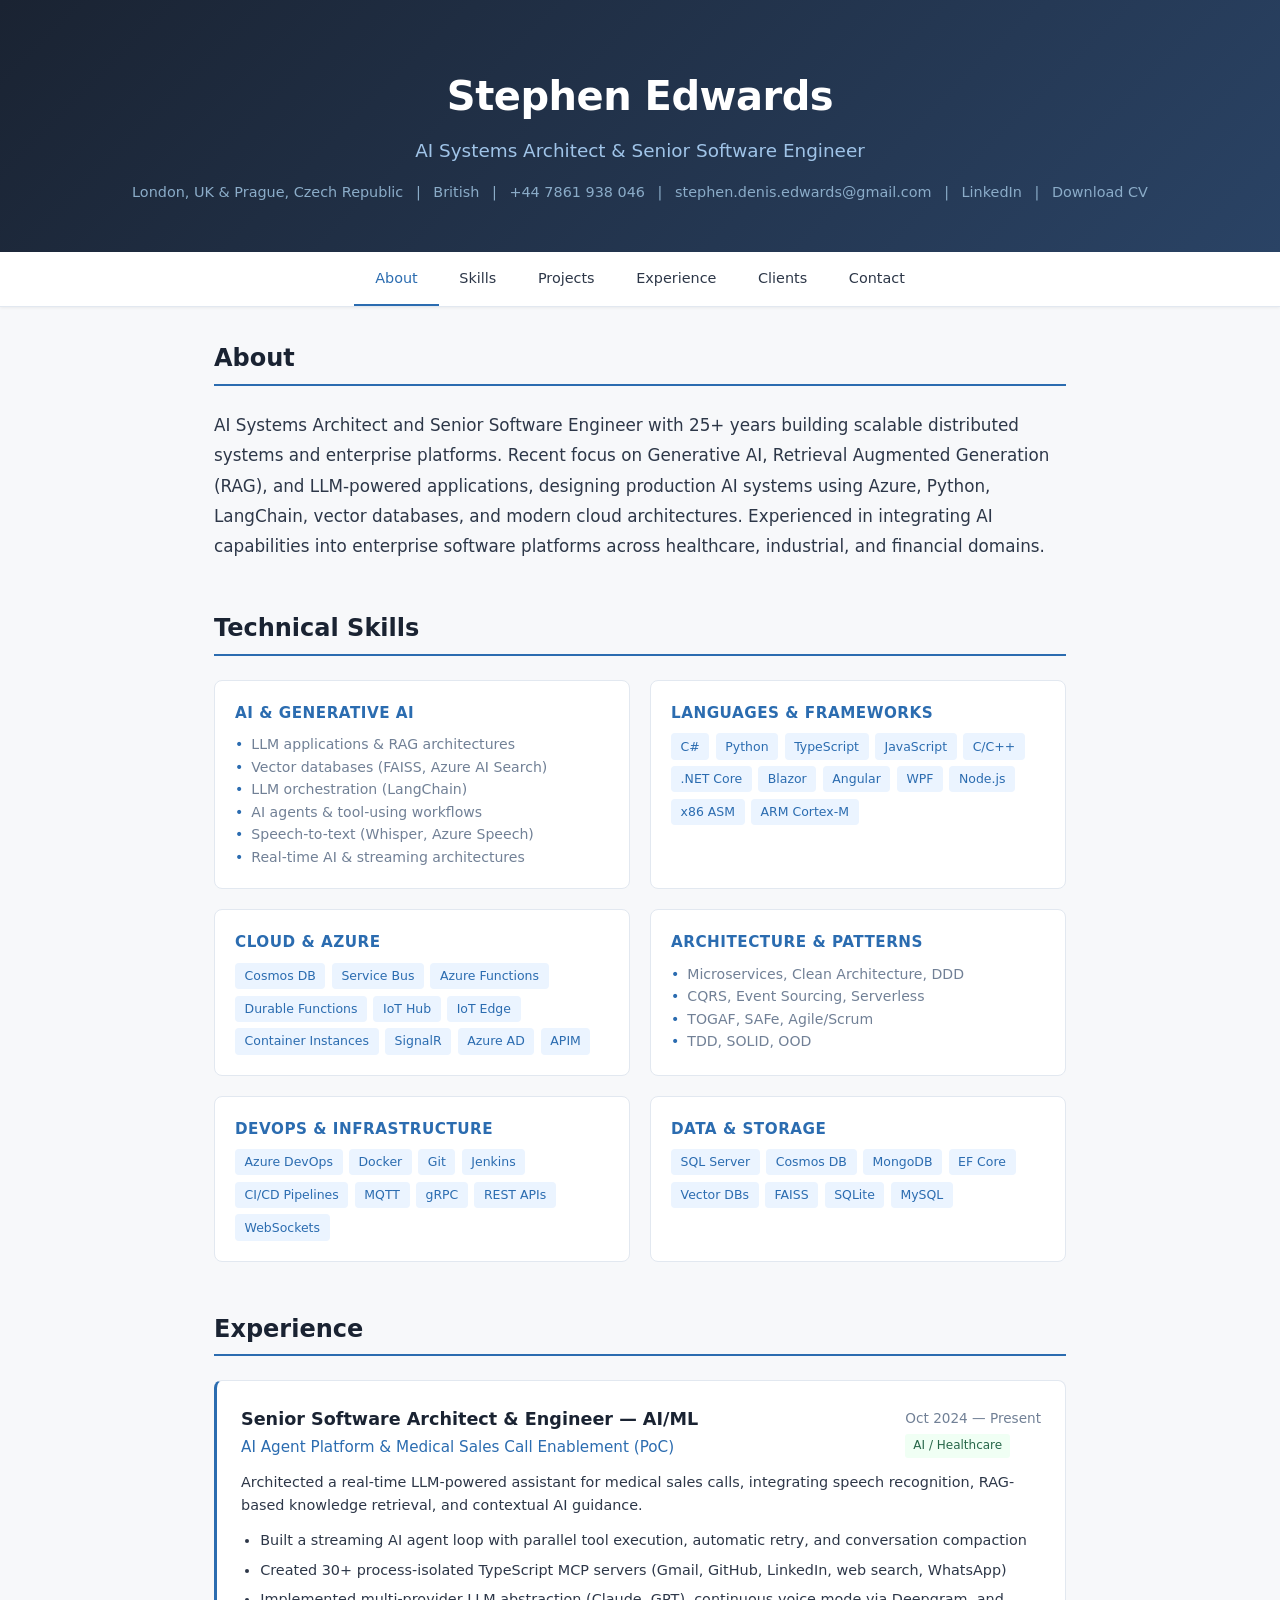
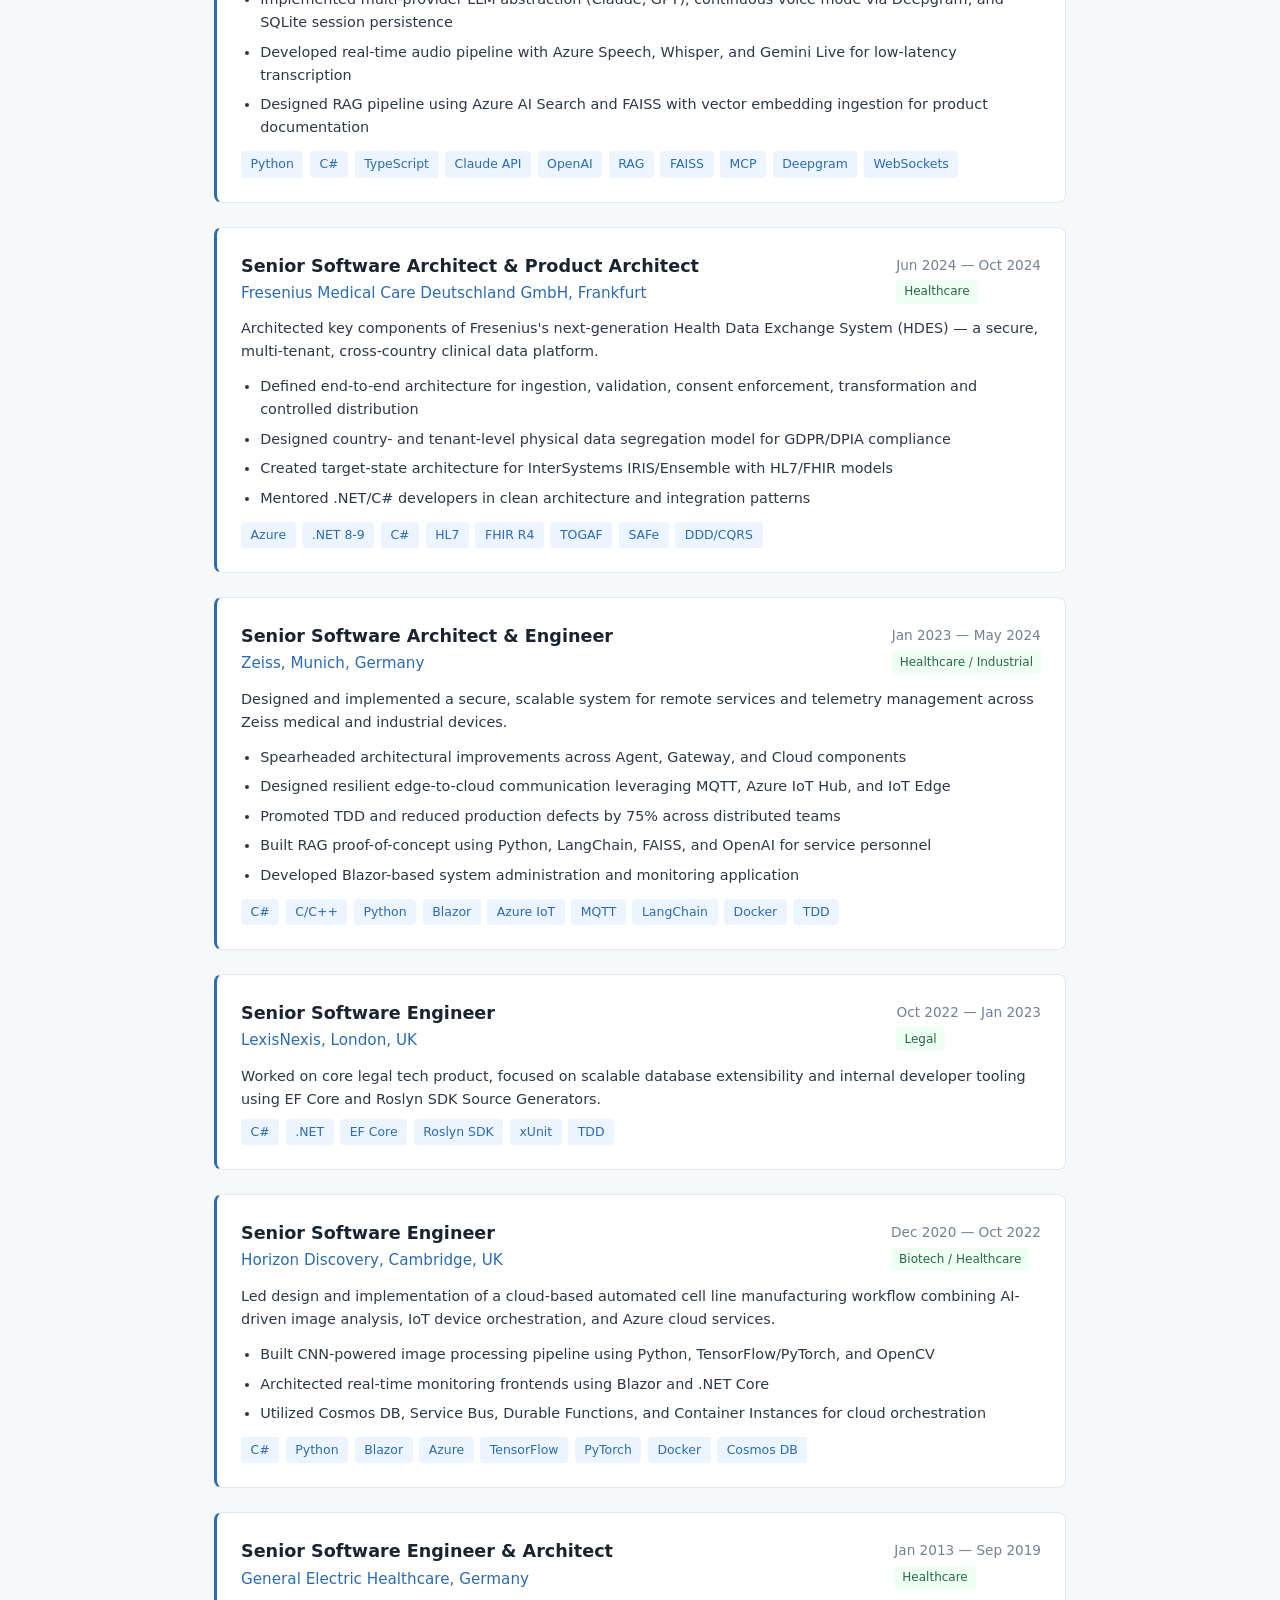
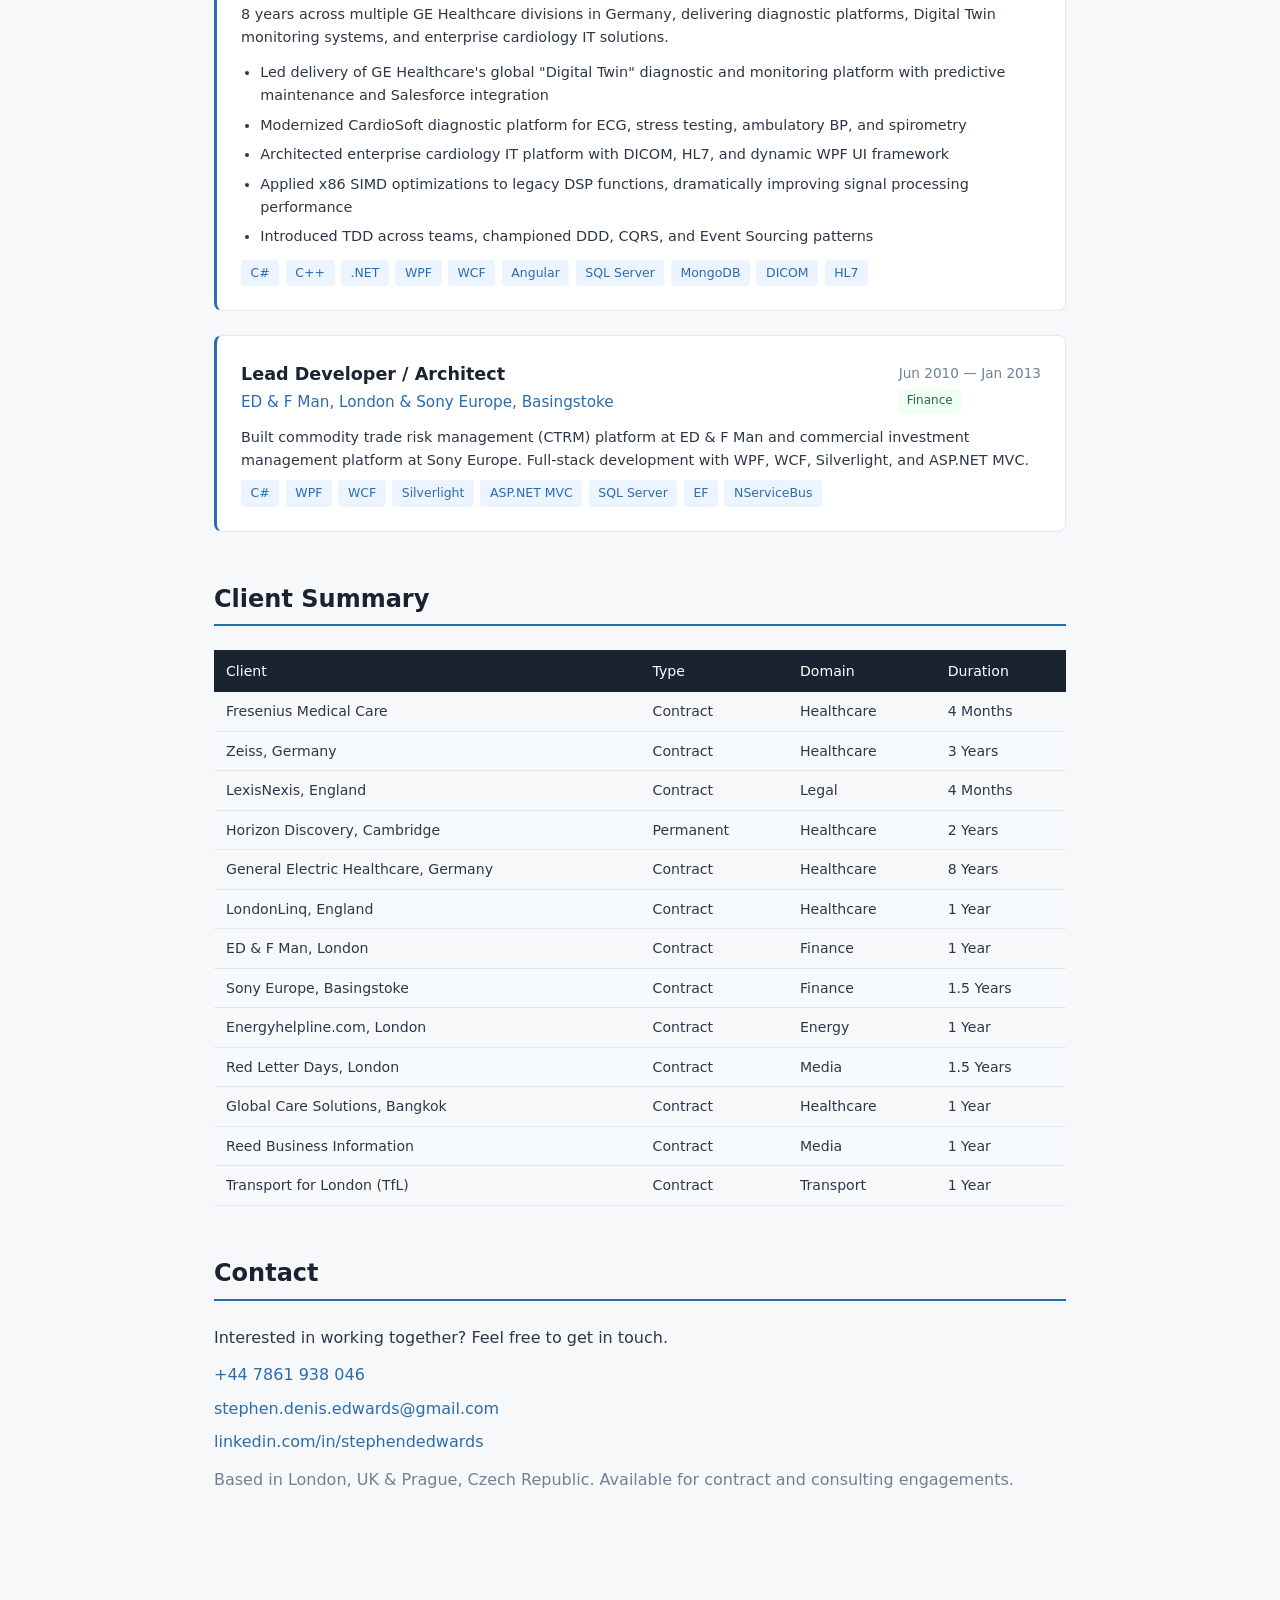
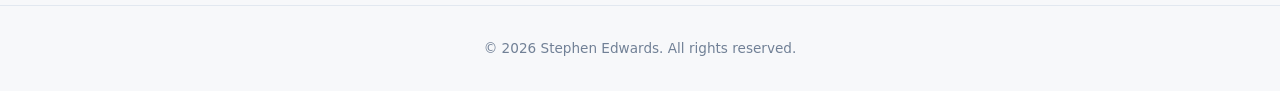
==== index.html @ 1f966edd "Ensure download always shows 0%, 50%, 100% progression Co-Authored-By: Claude Opus 4.6 <noreply@anth" ====
<!DOCTYPE html>
<html lang="en">
<head>
    <meta charset="UTF-8">
    <meta name="viewport" content="width=device-width, initial-scale=1.0">
    <title>Stephen Edwards | AI Systems Architect & Senior Software Engineer</title>
    <link rel="stylesheet" href="styles.css">
</head>
<body>

<header>
    <h1><a href="index.html">Stephen Edwards</a></h1>
    <p class="subtitle">AI Systems Architect &amp; Senior Software Engineer</p>
    <p class="meta">
        <span>London, UK &amp; Prague, Czech Republic</span>
        <span>British</span>
        <span><a href="tel:+447861938046" style="color: #8bacc8; text-decoration: none;">+44 7861 938 046</a></span>
        <span><a href="mailto:stephen.denis.edwards@gmail.com" style="color: #8bacc8; text-decoration: none;">stephen.denis.edwards@gmail.com</a></span>
        <span><a href="https://www.linkedin.com/in/stephendedwards/" target="_blank" rel="noopener" style="color: #8bacc8; text-decoration: none;">LinkedIn</a></span>
        <span><a href="Stephen-Edwards-CV.docx" id="cv-download" style="color: #8bacc8; text-decoration: none;" onclick="downloadCV(event)">Download CV</a></span>
    </p>
</header>

<nav>
    <ul>
        <li><a href="#about">About</a></li>
        <li><a href="#skills">Skills</a></li>
        <li><a href="projects.html">Projects</a></li>
        <li><a href="#experience">Experience</a></li>
        <li><a href="#clients">Clients</a></li>
        <li><a href="#contact">Contact</a></li>
    </ul>
</nav>

<main>

    <!-- About -->
    <section id="about">
        <h2>About</h2>
        <p class="summary-text">
            AI Systems Architect and Senior Software Engineer with 25+ years building scalable distributed systems
            and enterprise platforms. Recent focus on Generative AI, Retrieval Augmented Generation (RAG), and
            LLM-powered applications, designing production AI systems using Azure, Python, LangChain, vector
            databases, and modern cloud architectures. Experienced in integrating AI capabilities into enterprise
            software platforms across healthcare, industrial, and financial domains.
        </p>
    </section>

    <!-- Skills -->
    <section id="skills">
        <h2>Technical Skills</h2>
        <div class="skills-grid">
            <div class="skill-card">
                <h3>AI &amp; Generative AI</h3>
                <ul>
                    <li>LLM applications &amp; RAG architectures</li>
                    <li>Vector databases (FAISS, Azure AI Search)</li>
                    <li>LLM orchestration (LangChain)</li>
                    <li>AI agents &amp; tool-using workflows</li>
                    <li>Speech-to-text (Whisper, Azure Speech)</li>
                    <li>Real-time AI &amp; streaming architectures</li>
                </ul>
            </div>
            <div class="skill-card">
                <h3>Languages &amp; Frameworks</h3>
                <div class="tags">
                    <span class="tag">C#</span>
                    <span class="tag">Python</span>
                    <span class="tag">TypeScript</span>
                    <span class="tag">JavaScript</span>
                    <span class="tag">C/C++</span>
                    <span class="tag">.NET Core</span>
                    <span class="tag">Blazor</span>
                    <span class="tag">Angular</span>
                    <span class="tag">WPF</span>
                    <span class="tag">Node.js</span>
                    <span class="tag">x86 ASM</span>
                    <span class="tag">ARM Cortex-M</span>
                </div>
            </div>
            <div class="skill-card">
                <h3>Cloud &amp; Azure</h3>
                <div class="tags">
                    <span class="tag">Cosmos DB</span>
                    <span class="tag">Service Bus</span>
                    <span class="tag">Azure Functions</span>
                    <span class="tag">Durable Functions</span>
                    <span class="tag">IoT Hub</span>
                    <span class="tag">IoT Edge</span>
                    <span class="tag">Container Instances</span>
                    <span class="tag">SignalR</span>
                    <span class="tag">Azure AD</span>
                    <span class="tag">APIM</span>
                </div>
            </div>
            <div class="skill-card">
                <h3>Architecture &amp; Patterns</h3>
                <ul>
                    <li>Microservices, Clean Architecture, DDD</li>
                    <li>CQRS, Event Sourcing, Serverless</li>
                    <li>TOGAF, SAFe, Agile/Scrum</li>
                    <li>TDD, SOLID, OOD</li>
                </ul>
            </div>
            <div class="skill-card">
                <h3>DevOps &amp; Infrastructure</h3>
                <div class="tags">
                    <span class="tag">Azure DevOps</span>
                    <span class="tag">Docker</span>
                    <span class="tag">Git</span>
                    <span class="tag">Jenkins</span>
                    <span class="tag">CI/CD Pipelines</span>
                    <span class="tag">MQTT</span>
                    <span class="tag">gRPC</span>
                    <span class="tag">REST APIs</span>
                    <span class="tag">WebSockets</span>
                </div>
            </div>
            <div class="skill-card">
                <h3>Data &amp; Storage</h3>
                <div class="tags">
                    <span class="tag">SQL Server</span>
                    <span class="tag">Cosmos DB</span>
                    <span class="tag">MongoDB</span>
                    <span class="tag">EF Core</span>
                    <span class="tag">Vector DBs</span>
                    <span class="tag">FAISS</span>
                    <span class="tag">SQLite</span>
                    <span class="tag">MySQL</span>
                </div>
            </div>
        </div>
    </section>

    <!-- Experience -->
    <section id="experience">
        <h2>Experience</h2>

        <div class="role">
            <div class="role-header">
                <div>
                    <h3>Senior Software Architect &amp; Engineer &mdash; AI/ML</h3>
                    <span class="company">AI Agent Platform &amp; Medical Sales Call Enablement (PoC)</span>
                </div>
                <div>
                    <span class="date">Oct 2024 &mdash; Present</span><br>
                    <span class="domain-badge">AI / Healthcare</span>
                </div>
            </div>
            <p>Architected a real-time LLM-powered assistant for medical sales calls, integrating speech recognition, RAG-based knowledge retrieval, and contextual AI guidance.</p>
            <ul>
                <li>Built a streaming AI agent loop with parallel tool execution, automatic retry, and conversation compaction</li>
                <li>Created 30+ process-isolated TypeScript MCP servers (Gmail, GitHub, LinkedIn, web search, WhatsApp)</li>
                <li>Implemented multi-provider LLM abstraction (Claude, GPT), continuous voice mode via Deepgram, and SQLite session persistence</li>
                <li>Developed real-time audio pipeline with Azure Speech, Whisper, and Gemini Live for low-latency transcription</li>
                <li>Designed RAG pipeline using Azure AI Search and FAISS with vector embedding ingestion for product documentation</li>
            </ul>
            <div class="tags">
                <span class="tag">Python</span><span class="tag">C#</span><span class="tag">TypeScript</span><span class="tag">Claude API</span><span class="tag">OpenAI</span><span class="tag">RAG</span><span class="tag">FAISS</span><span class="tag">MCP</span><span class="tag">Deepgram</span><span class="tag">WebSockets</span>
            </div>
        </div>

        <div class="role">
            <div class="role-header">
                <div>
                    <h3>Senior Software Architect &amp; Product Architect</h3>
                    <span class="company">Fresenius Medical Care Deutschland GmbH, Frankfurt</span>
                </div>
                <div>
                    <span class="date">Jun 2024 &mdash; Oct 2024</span><br>
                    <span class="domain-badge">Healthcare</span>
                </div>
            </div>
            <p>Architected key components of Fresenius's next-generation Health Data Exchange System (HDES) &mdash; a secure, multi-tenant, cross-country clinical data platform.</p>
            <ul>
                <li>Defined end-to-end architecture for ingestion, validation, consent enforcement, transformation and controlled distribution</li>
                <li>Designed country- and tenant-level physical data segregation model for GDPR/DPIA compliance</li>
                <li>Created target-state architecture for InterSystems IRIS/Ensemble with HL7/FHIR models</li>
                <li>Mentored .NET/C# developers in clean architecture and integration patterns</li>
            </ul>
            <div class="tags">
                <span class="tag">Azure</span><span class="tag">.NET 8-9</span><span class="tag">C#</span><span class="tag">HL7</span><span class="tag">FHIR R4</span><span class="tag">TOGAF</span><span class="tag">SAFe</span><span class="tag">DDD/CQRS</span>
            </div>
        </div>

        <div class="role">
            <div class="role-header">
                <div>
                    <h3>Senior Software Architect &amp; Engineer</h3>
                    <span class="company">Zeiss, Munich, Germany</span>
                </div>
                <div>
                    <span class="date">Jan 2023 &mdash; May 2024</span><br>
                    <span class="domain-badge">Healthcare / Industrial</span>
                </div>
            </div>
            <p>Designed and implemented a secure, scalable system for remote services and telemetry management across Zeiss medical and industrial devices.</p>
            <ul>
                <li>Spearheaded architectural improvements across Agent, Gateway, and Cloud components</li>
                <li>Designed resilient edge-to-cloud communication leveraging MQTT, Azure IoT Hub, and IoT Edge</li>
                <li>Promoted TDD and reduced production defects by 75% across distributed teams</li>
                <li>Built RAG proof-of-concept using Python, LangChain, FAISS, and OpenAI for service personnel</li>
                <li>Developed Blazor-based system administration and monitoring application</li>
            </ul>
            <div class="tags">
                <span class="tag">C#</span><span class="tag">C/C++</span><span class="tag">Python</span><span class="tag">Blazor</span><span class="tag">Azure IoT</span><span class="tag">MQTT</span><span class="tag">LangChain</span><span class="tag">Docker</span><span class="tag">TDD</span>
            </div>
        </div>

        <div class="role">
            <div class="role-header">
                <div>
                    <h3>Senior Software Engineer</h3>
                    <span class="company">LexisNexis, London, UK</span>
                </div>
                <div>
                    <span class="date">Oct 2022 &mdash; Jan 2023</span><br>
                    <span class="domain-badge">Legal</span>
                </div>
            </div>
            <p>Worked on core legal tech product, focused on scalable database extensibility and internal developer tooling using EF Core and Roslyn SDK Source Generators.</p>
            <div class="tags">
                <span class="tag">C#</span><span class="tag">.NET</span><span class="tag">EF Core</span><span class="tag">Roslyn SDK</span><span class="tag">xUnit</span><span class="tag">TDD</span>
            </div>
        </div>

        <div class="role">
            <div class="role-header">
                <div>
                    <h3>Senior Software Engineer</h3>
                    <span class="company">Horizon Discovery, Cambridge, UK</span>
                </div>
                <div>
                    <span class="date">Dec 2020 &mdash; Oct 2022</span><br>
                    <span class="domain-badge">Biotech / Healthcare</span>
                </div>
            </div>
            <p>Led design and implementation of a cloud-based automated cell line manufacturing workflow combining AI-driven image analysis, IoT device orchestration, and Azure cloud services.</p>
            <ul>
                <li>Built CNN-powered image processing pipeline using Python, TensorFlow/PyTorch, and OpenCV</li>
                <li>Architected real-time monitoring frontends using Blazor and .NET Core</li>
                <li>Utilized Cosmos DB, Service Bus, Durable Functions, and Container Instances for cloud orchestration</li>
            </ul>
            <div class="tags">
                <span class="tag">C#</span><span class="tag">Python</span><span class="tag">Blazor</span><span class="tag">Azure</span><span class="tag">TensorFlow</span><span class="tag">PyTorch</span><span class="tag">Docker</span><span class="tag">Cosmos DB</span>
            </div>
        </div>

        <div class="role">
            <div class="role-header">
                <div>
                    <h3>Senior Software Engineer &amp; Architect</h3>
                    <span class="company">General Electric Healthcare, Germany</span>
                </div>
                <div>
                    <span class="date">Jan 2013 &mdash; Sep 2019</span><br>
                    <span class="domain-badge">Healthcare</span>
                </div>
            </div>
            <p>8 years across multiple GE Healthcare divisions in Germany, delivering diagnostic platforms, Digital Twin monitoring systems, and enterprise cardiology IT solutions.</p>
            <ul>
                <li>Led delivery of GE Healthcare's global "Digital Twin" diagnostic and monitoring platform with predictive maintenance and Salesforce integration</li>
                <li>Modernized CardioSoft diagnostic platform for ECG, stress testing, ambulatory BP, and spirometry</li>
                <li>Architected enterprise cardiology IT platform with DICOM, HL7, and dynamic WPF UI framework</li>
                <li>Applied x86 SIMD optimizations to legacy DSP functions, dramatically improving signal processing performance</li>
                <li>Introduced TDD across teams, championed DDD, CQRS, and Event Sourcing patterns</li>
            </ul>
            <div class="tags">
                <span class="tag">C#</span><span class="tag">C++</span><span class="tag">.NET</span><span class="tag">WPF</span><span class="tag">WCF</span><span class="tag">Angular</span><span class="tag">SQL Server</span><span class="tag">MongoDB</span><span class="tag">DICOM</span><span class="tag">HL7</span>
            </div>
        </div>

        <div class="role">
            <div class="role-header">
                <div>
                    <h3>Lead Developer / Architect</h3>
                    <span class="company">ED &amp; F Man, London &amp; Sony Europe, Basingstoke</span>
                </div>
                <div>
                    <span class="date">Jun 2010 &mdash; Jan 2013</span><br>
                    <span class="domain-badge">Finance</span>
                </div>
            </div>
            <p>Built commodity trade risk management (CTRM) platform at ED &amp; F Man and commercial investment management platform at Sony Europe. Full-stack development with WPF, WCF, Silverlight, and ASP.NET MVC.</p>
            <div class="tags">
                <span class="tag">C#</span><span class="tag">WPF</span><span class="tag">WCF</span><span class="tag">Silverlight</span><span class="tag">ASP.NET MVC</span><span class="tag">SQL Server</span><span class="tag">EF</span><span class="tag">NServiceBus</span>
            </div>
        </div>

    </section>

    <!-- Clients -->
    <section id="clients">
        <h2>Client Summary</h2>
        <div style="overflow-x: auto;">
            <table class="clients-table">
                <thead>
                    <tr>
                        <th>Client</th>
                        <th>Type</th>
                        <th>Domain</th>
                        <th>Duration</th>
                    </tr>
                </thead>
                <tbody>
                    <tr><td>Fresenius Medical Care</td><td>Contract</td><td>Healthcare</td><td>4 Months</td></tr>
                    <tr><td>Zeiss, Germany</td><td>Contract</td><td>Healthcare</td><td>3 Years</td></tr>
                    <tr><td>LexisNexis, England</td><td>Contract</td><td>Legal</td><td>4 Months</td></tr>
                    <tr><td>Horizon Discovery, Cambridge</td><td>Permanent</td><td>Healthcare</td><td>2 Years</td></tr>
                    <tr><td>General Electric Healthcare, Germany</td><td>Contract</td><td>Healthcare</td><td>8 Years</td></tr>
                    <tr><td>LondonLinq, England</td><td>Contract</td><td>Healthcare</td><td>1 Year</td></tr>
                    <tr><td>ED &amp; F Man, London</td><td>Contract</td><td>Finance</td><td>1 Year</td></tr>
                    <tr><td>Sony Europe, Basingstoke</td><td>Contract</td><td>Finance</td><td>1.5 Years</td></tr>
                    <tr><td>Energyhelpline.com, London</td><td>Contract</td><td>Energy</td><td>1 Year</td></tr>
                    <tr><td>Red Letter Days, London</td><td>Contract</td><td>Media</td><td>1.5 Years</td></tr>
                    <tr><td>Global Care Solutions, Bangkok</td><td>Contract</td><td>Healthcare</td><td>1 Year</td></tr>
                    <tr><td>Reed Business Information</td><td>Contract</td><td>Media</td><td>1 Year</td></tr>
                    <tr><td>Transport for London (TfL)</td><td>Contract</td><td>Transport</td><td>1 Year</td></tr>
                </tbody>
            </table>
        </div>
    </section>

    <!-- Contact -->
    <section id="contact">
        <h2>Contact</h2>
        <p>Interested in working together? Feel free to get in touch.</p>
        <p style="margin-top: 0.75rem;">
            <a href="tel:+447861938046" style="color: var(--accent); text-decoration: none; font-weight: 500;">+44 7861 938 046</a>
        </p>
        <p style="margin-top: 0.5rem;">
            <a href="mailto:stephen.denis.edwards@gmail.com" style="color: var(--accent); text-decoration: none; font-weight: 500;">stephen.denis.edwards@gmail.com</a>
        </p>
        <p style="margin-top: 0.5rem;">
            <a href="https://www.linkedin.com/in/stephendedwards/" target="_blank" rel="noopener" style="color: var(--accent); text-decoration: none; font-weight: 500;">linkedin.com/in/stephendedwards</a>
        </p>
        <p style="margin-top: 0.75rem; color: var(--text-light);">
            Based in London, UK &amp; Prague, Czech Republic. Available for contract and consulting engagements.
        </p>
    </section>

</main>

<footer>
    &copy; 2026 Stephen Edwards. All rights reserved.
</footer>

<script>
function downloadCV(e) {
    e.preventDefault();
    var el = document.getElementById('cv-download');
    var url = el.getAttribute('href');
    el.textContent = 'Downloading... 0%';
    el.style.opacity = '0.6';

    var blob;
    fetch(url, { cache: 'no-store' }).then(function(response) {
        var total = parseInt(response.headers.get('content-length'), 10) || 0;
        var loaded = 0;
        var reader = response.body.getReader();
        var chunks = [];

        function read() {
            return reader.read().then(function(result) {
                if (result.done) return new Blob(chunks);
                chunks.push(result.value);
                loaded += result.value.length;
                if (total) {
                    var pct = Math.round((loaded / total) * 100);
                    el.textContent = 'Downloading... ' + pct + '%';
                }
                return read();
            });
        }

        return read();
    }).then(function(b) {
        blob = b;
        el.textContent = 'Downloading... 50%';
        return new Promise(function(r) { setTimeout(r, 400); });
    }).then(function() {
        el.textContent = 'Downloading... 100%';
        return new Promise(function(r) { setTimeout(r, 400); });
    }).then(function() {
        var a = document.createElement('a');
        a.href = URL.createObjectURL(blob);
        a.download = 'Stephen-Edwards-CV.docx';
        document.body.appendChild(a);
        a.click();
        document.body.removeChild(a);
        URL.revokeObjectURL(a.href);
        el.textContent = 'Downloaded!';
        setTimeout(function() {
            el.textContent = 'Download CV';
            el.style.opacity = '1';
        }, 2000);
    }).catch(function() {
        el.textContent = 'Download failed';
        setTimeout(function() {
            el.textContent = 'Download CV';
            el.style.opacity = '1';
        }, 2000);
    });
}

(function() {
    const navLinks = document.querySelectorAll('nav a[href^="#"]');
    const sections = [];
    navLinks.forEach(function(link) {
        const id = link.getAttribute('href').substring(1);
        const section = document.getElementById(id);
        if (section) sections.push({ link: link, section: section });
    });

    function updateActive() {
        var atBottom = (window.innerHeight + window.pageYOffset) >= (document.documentElement.scrollHeight - 100);
        if (atBottom) {
            navLinks.forEach(function(link) { link.classList.remove('active'); });
            sections[sections.length - 1].link.classList.add('active');
            return;
        }
        let current = sections[0];
        for (let i = 0; i < sections.length; i++) {
            if (sections[i].section.getBoundingClientRect().top <= 120) {
                current = sections[i];
            }
        }
        navLinks.forEach(function(link) { link.classList.remove('active'); });
        if (current) current.link.classList.add('active');
    }

    window.addEventListener('scroll', updateActive);
    updateActive();
})();
</script>
</body>
</html>
---- styles.css ----
:root {
    --primary: #1a2332;
    --accent: #2b6cb0;
    --accent-light: #3182ce;
    --bg: #f7f8fa;
    --card-bg: #ffffff;
    --text: #2d3748;
    --text-light: #718096;
    --border: #e2e8f0;
}

* { margin: 0; padding: 0; box-sizing: border-box; }

body {
    font-family: 'Segoe UI', system-ui, -apple-system, sans-serif;
    color: var(--text);
    background: var(--bg);
    line-height: 1.6;
}

/* Header */
header {
    background: linear-gradient(135deg, var(--primary) 0%, #2a4365 100%);
    color: #fff;
    padding: 4rem 2rem 3rem;
    text-align: center;
}

header h1 {
    font-size: 2.5rem;
    font-weight: 700;
    letter-spacing: -0.5px;
    margin-bottom: 0.5rem;
}

header h1 a {
    color: inherit;
    text-decoration: none;
}

header .subtitle {
    font-size: 1.15rem;
    color: #a0c4e8;
    font-weight: 400;
    margin-bottom: 1rem;
}

header .meta {
    font-size: 0.9rem;
    color: #8bacc8;
}

header .meta span + span::before {
    content: " | ";
    margin: 0 0.5rem;
}

/* Nav */
nav {
    background: var(--card-bg);
    border-bottom: 1px solid var(--border);
    position: sticky;
    top: 0;
    z-index: 100;
    box-shadow: 0 1px 3px rgba(0,0,0,0.06);
}

nav ul {
    list-style: none;
    display: flex;
    justify-content: center;
    flex-wrap: wrap;
    max-width: 900px;
    margin: 0 auto;
    padding: 0;
}

nav a {
    display: block;
    padding: 0.9rem 1.3rem;
    color: var(--text);
    text-decoration: none;
    font-size: 0.9rem;
    font-weight: 500;
    transition: color 0.2s;
}

nav a:hover { color: var(--accent); }

nav a.active { color: var(--accent); border-bottom: 2px solid var(--accent); }

/* Main */
main {
    max-width: 900px;
    margin: 0 auto;
    padding: 2rem 1.5rem 4rem;
}

section { margin-bottom: 3rem; }

section h2 {
    font-size: 1.5rem;
    color: var(--primary);
    border-bottom: 2px solid var(--accent);
    padding-bottom: 0.4rem;
    margin-bottom: 1.5rem;
}

.summary-text {
    font-size: 1.05rem;
    color: var(--text);
    line-height: 1.8;
}

/* Skills */
.skills-grid {
    display: grid;
    grid-template-columns: repeat(auto-fit, minmax(280px, 1fr));
    gap: 1.25rem;
}

.skill-card {
    background: var(--card-bg);
    border: 1px solid var(--border);
    border-radius: 8px;
    padding: 1.25rem;
}

.skill-card h3 {
    font-size: 0.95rem;
    color: var(--accent);
    margin-bottom: 0.5rem;
    text-transform: uppercase;
    letter-spacing: 0.5px;
}

.skill-card p, .skill-card ul {
    font-size: 0.88rem;
    color: var(--text-light);
}

.skill-card ul {
    list-style: none;
    padding: 0;
}

.skill-card li::before {
    content: "\2022";
    color: var(--accent);
    margin-right: 0.5rem;
}

/* Tags */
.tags {
    display: flex;
    flex-wrap: wrap;
    gap: 0.4rem;
    margin-top: 0.5rem;
}

.tag {
    background: #ebf4ff;
    color: var(--accent);
    font-size: 0.78rem;
    padding: 0.2rem 0.6rem;
    border-radius: 4px;
    font-weight: 500;
}

/* Role cards (Experience & Projects) */
.role {
    background: var(--card-bg);
    border: 1px solid var(--border);
    border-radius: 8px;
    padding: 1.5rem;
    margin-bottom: 1.5rem;
    border-left: 3px solid var(--accent);
}

.role-header {
    display: flex;
    justify-content: space-between;
    align-items: flex-start;
    flex-wrap: wrap;
    gap: 0.5rem;
    margin-bottom: 0.75rem;
}

.role h3 {
    font-size: 1.1rem;
    color: var(--primary);
}

.role .company {
    font-size: 0.95rem;
    color: var(--accent);
    font-weight: 500;
}

.role .date {
    font-size: 0.85rem;
    color: var(--text-light);
    white-space: nowrap;
}

.role .domain-badge {
    display: inline-block;
    background: #f0fff4;
    color: #276749;
    font-size: 0.75rem;
    padding: 0.15rem 0.5rem;
    border-radius: 3px;
    font-weight: 500;
}

.role p, .role li {
    font-size: 0.9rem;
    color: var(--text);
}

.role ul {
    margin: 0.75rem 0;
    padding-left: 1.2rem;
}

.role li { margin-bottom: 0.4rem; }

/* Clients table */
.clients-table {
    width: 100%;
    border-collapse: collapse;
    font-size: 0.88rem;
}

.clients-table th {
    text-align: left;
    padding: 0.6rem 0.75rem;
    background: var(--primary);
    color: #fff;
    font-weight: 500;
}

.clients-table td {
    padding: 0.5rem 0.75rem;
    border-bottom: 1px solid var(--border);
}

.clients-table tr:nth-child(even) { background: #f7fafc; }

/* Footer */
footer {
    text-align: center;
    padding: 2rem;
    color: var(--text-light);
    font-size: 0.85rem;
    border-top: 1px solid var(--border);
}

/* Responsive */
@media (max-width: 600px) {
    header h1 { font-size: 1.8rem; }
    header .subtitle { font-size: 1rem; }
    nav a { padding: 0.7rem 0.8rem; font-size: 0.82rem; }
    main { padding: 1.5rem 1rem 3rem; }
    .role-header { flex-direction: column; }
}
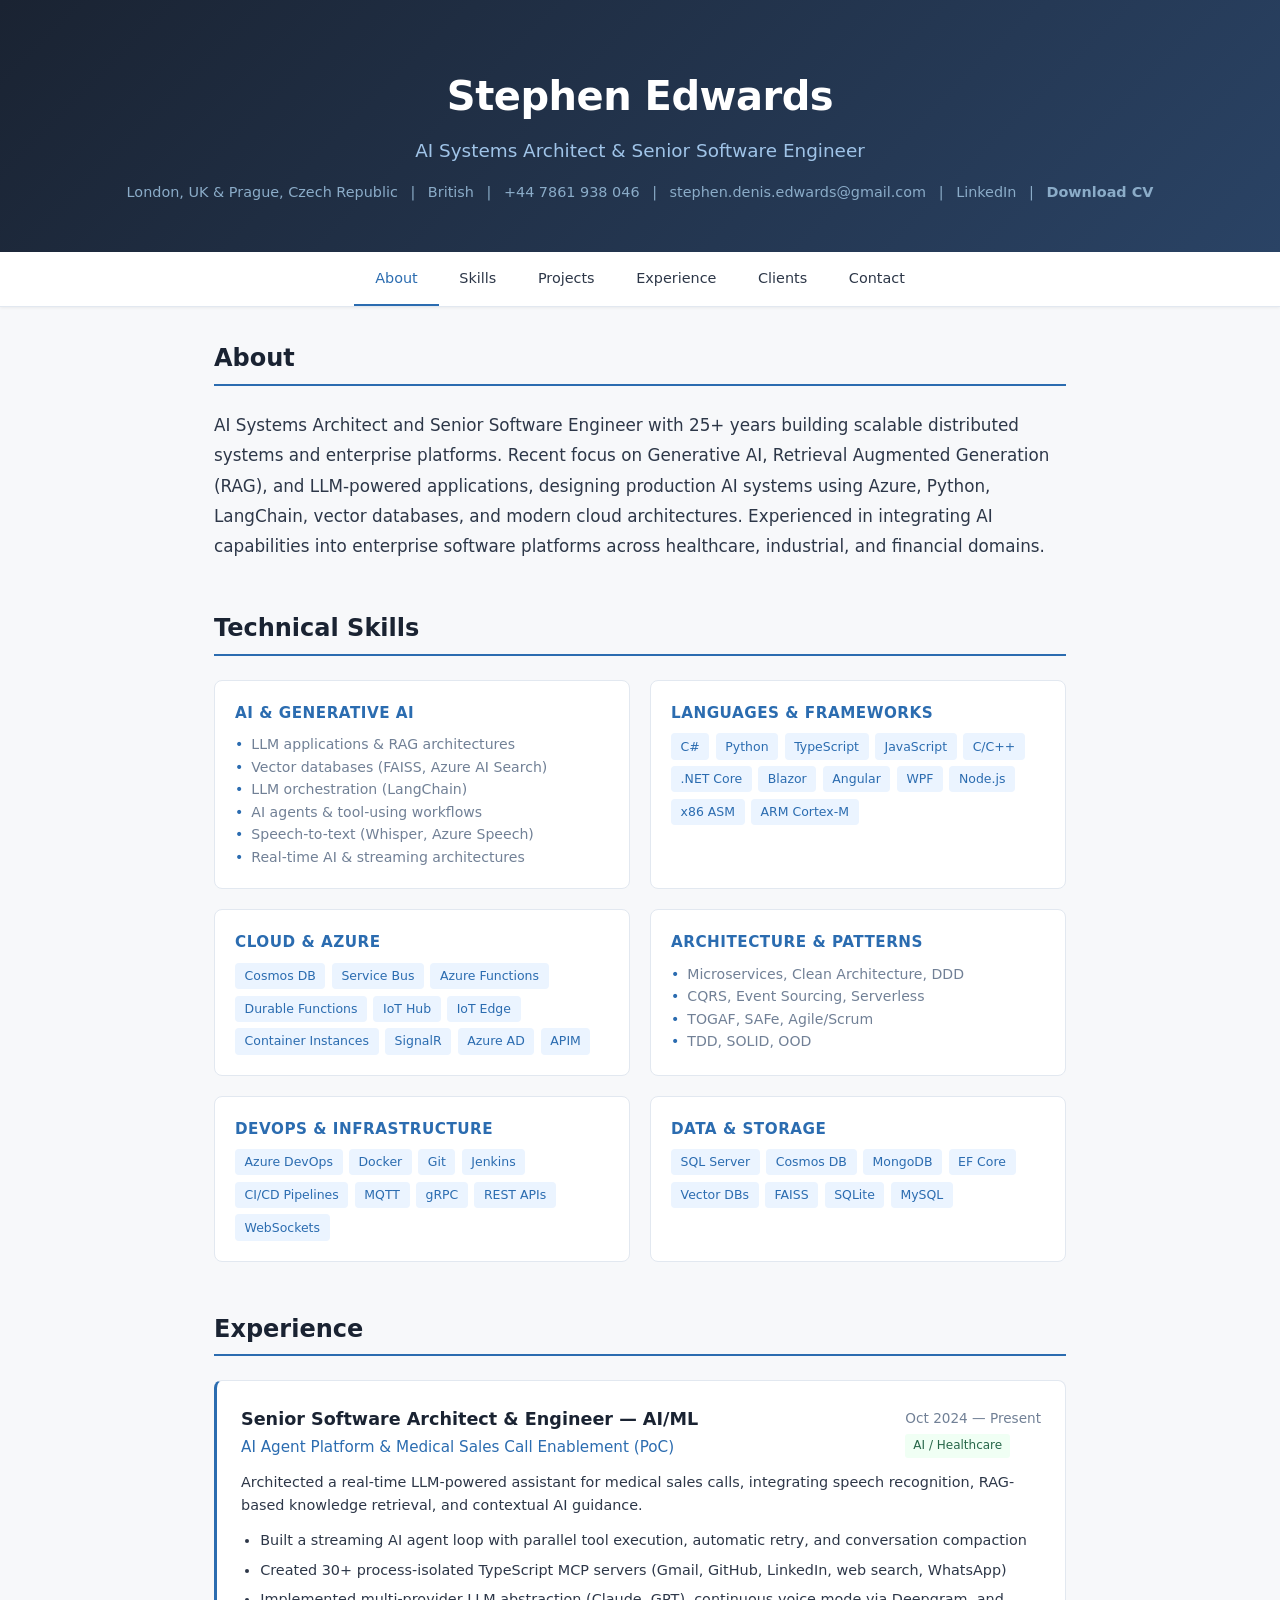
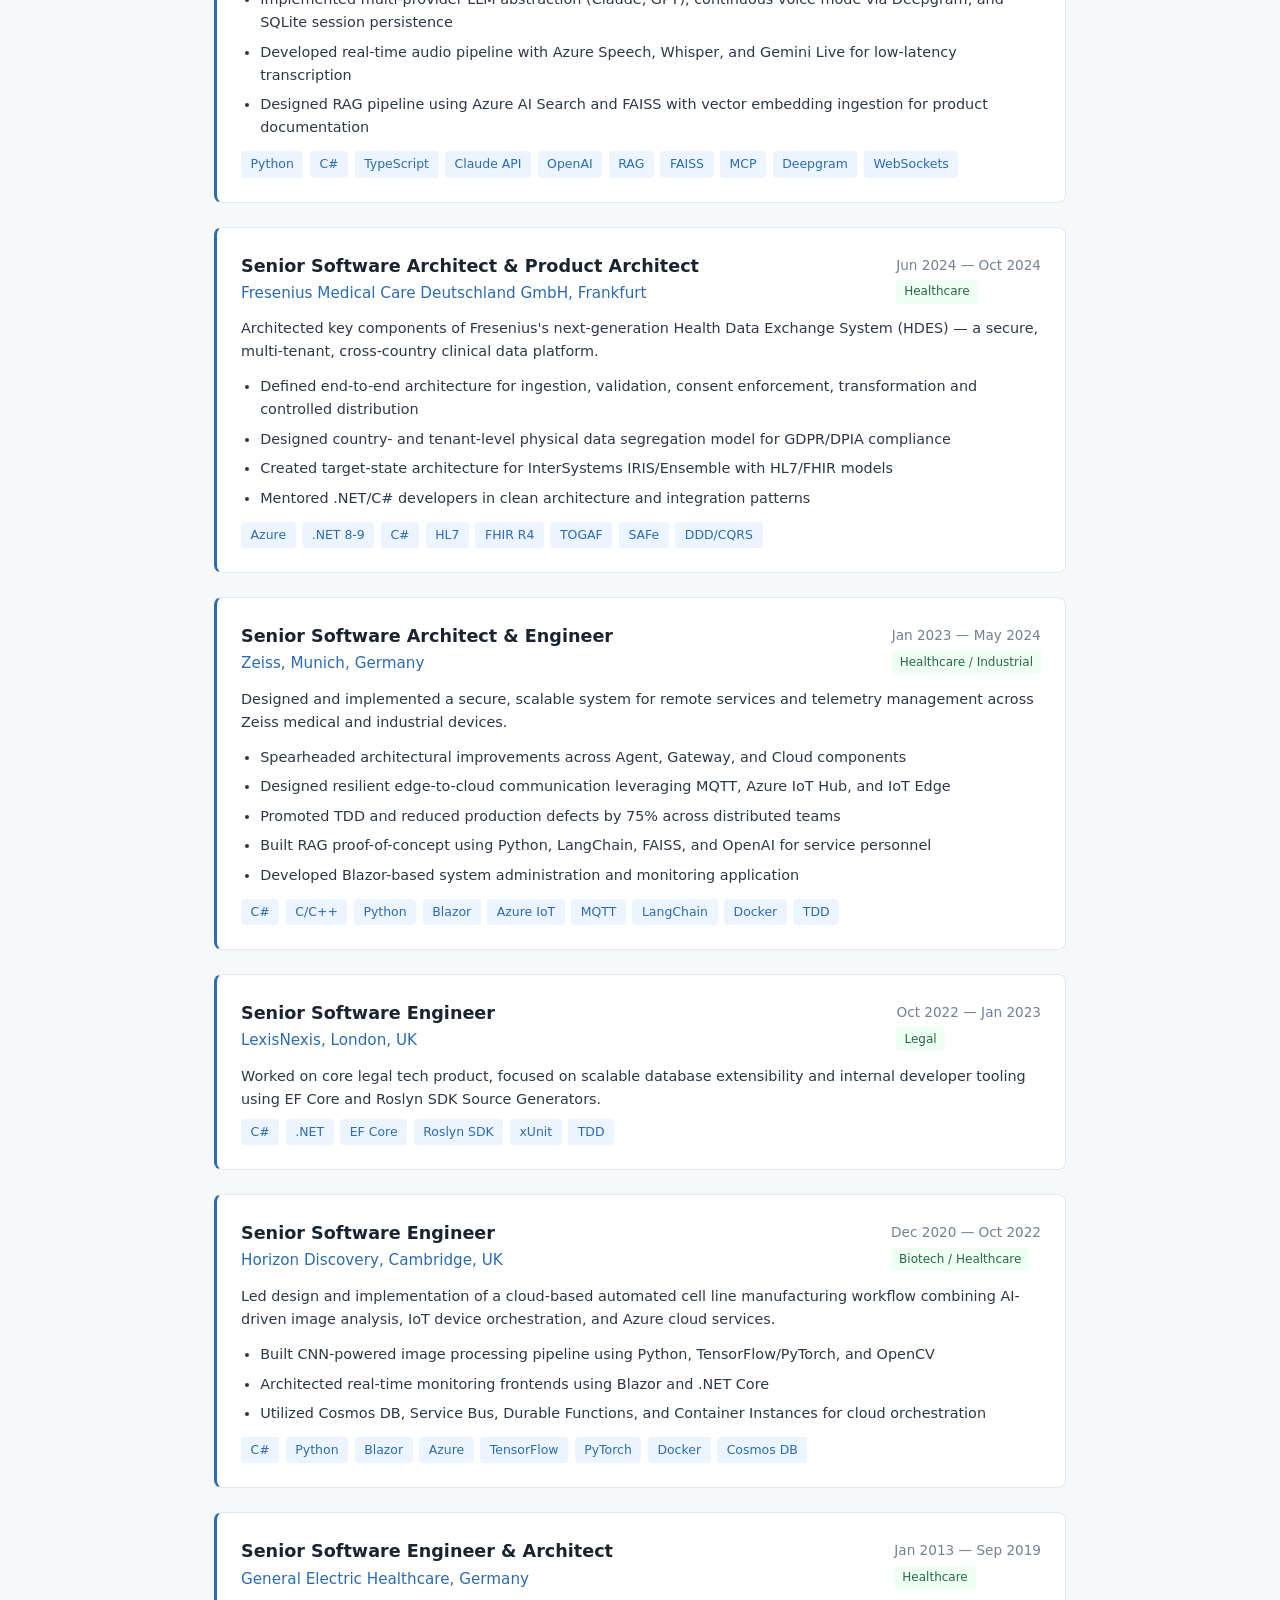
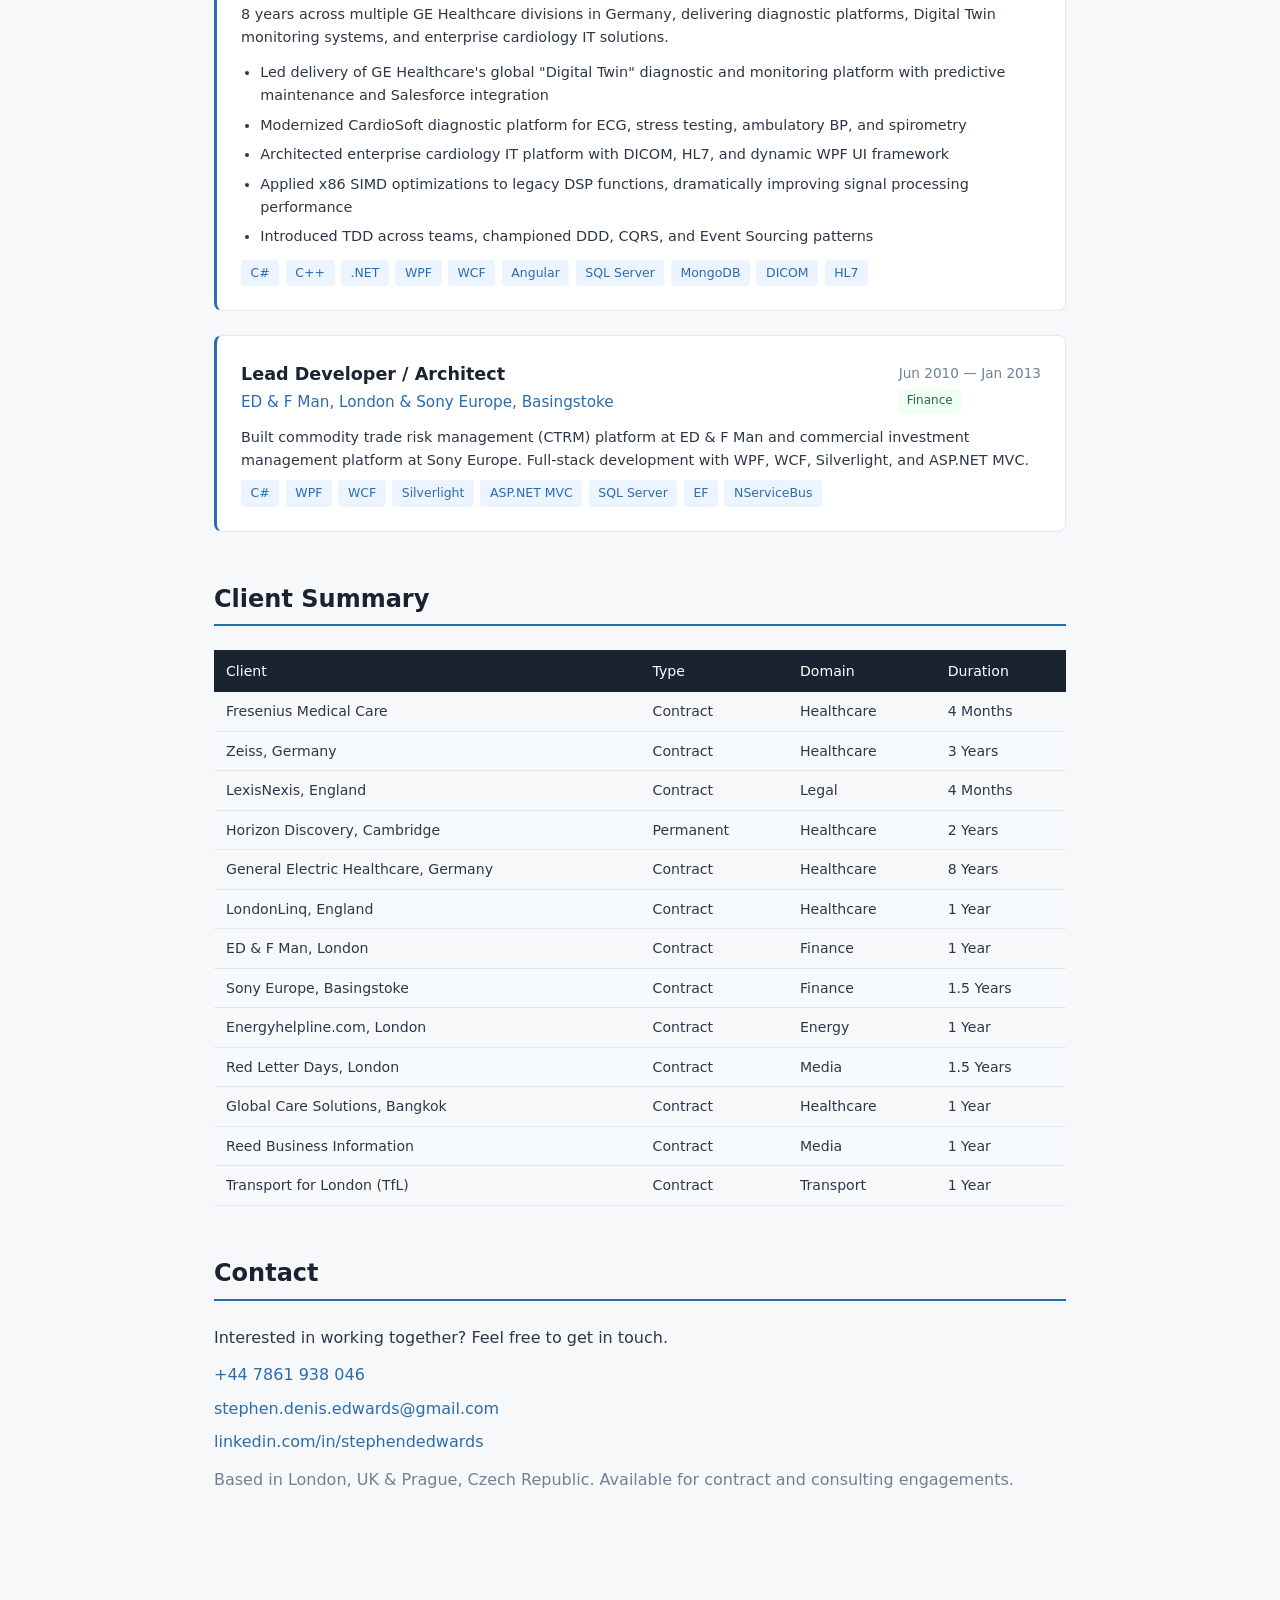
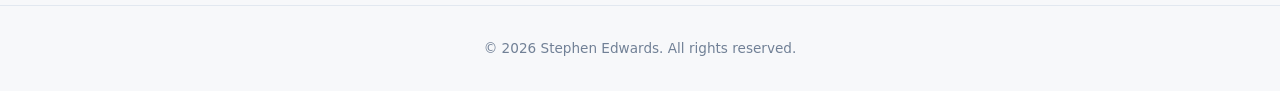
==== commit 95de315e: "Make Download CV link bolder Co-Authored-By: Claude Opus 4.6 <noreply@anthropic.com>" ====
--- a/index.html
+++ b/index.html
@@ -17,7 +17,7 @@
         <span><a href="tel:+447861938046" style="color: #8bacc8; text-decoration: none;">+44 7861 938 046</a></span>
         <span><a href="mailto:stephen.denis.edwards@gmail.com" style="color: #8bacc8; text-decoration: none;">stephen.denis.edwards@gmail.com</a></span>
         <span><a href="https://www.linkedin.com/in/stephendedwards/" target="_blank" rel="noopener" style="color: #8bacc8; text-decoration: none;">LinkedIn</a></span>
-        <span><a href="Stephen-Edwards-CV.docx" id="cv-download" style="color: #8bacc8; text-decoration: none;" onclick="downloadCV(event)">Download CV</a></span>
+        <span><a href="Stephen-Edwards-CV.docx" id="cv-download" style="color: #8bacc8; text-decoration: none; font-weight: 700;" onclick="downloadCV(event)">Download CV</a></span>
     </p>
 </header>
 
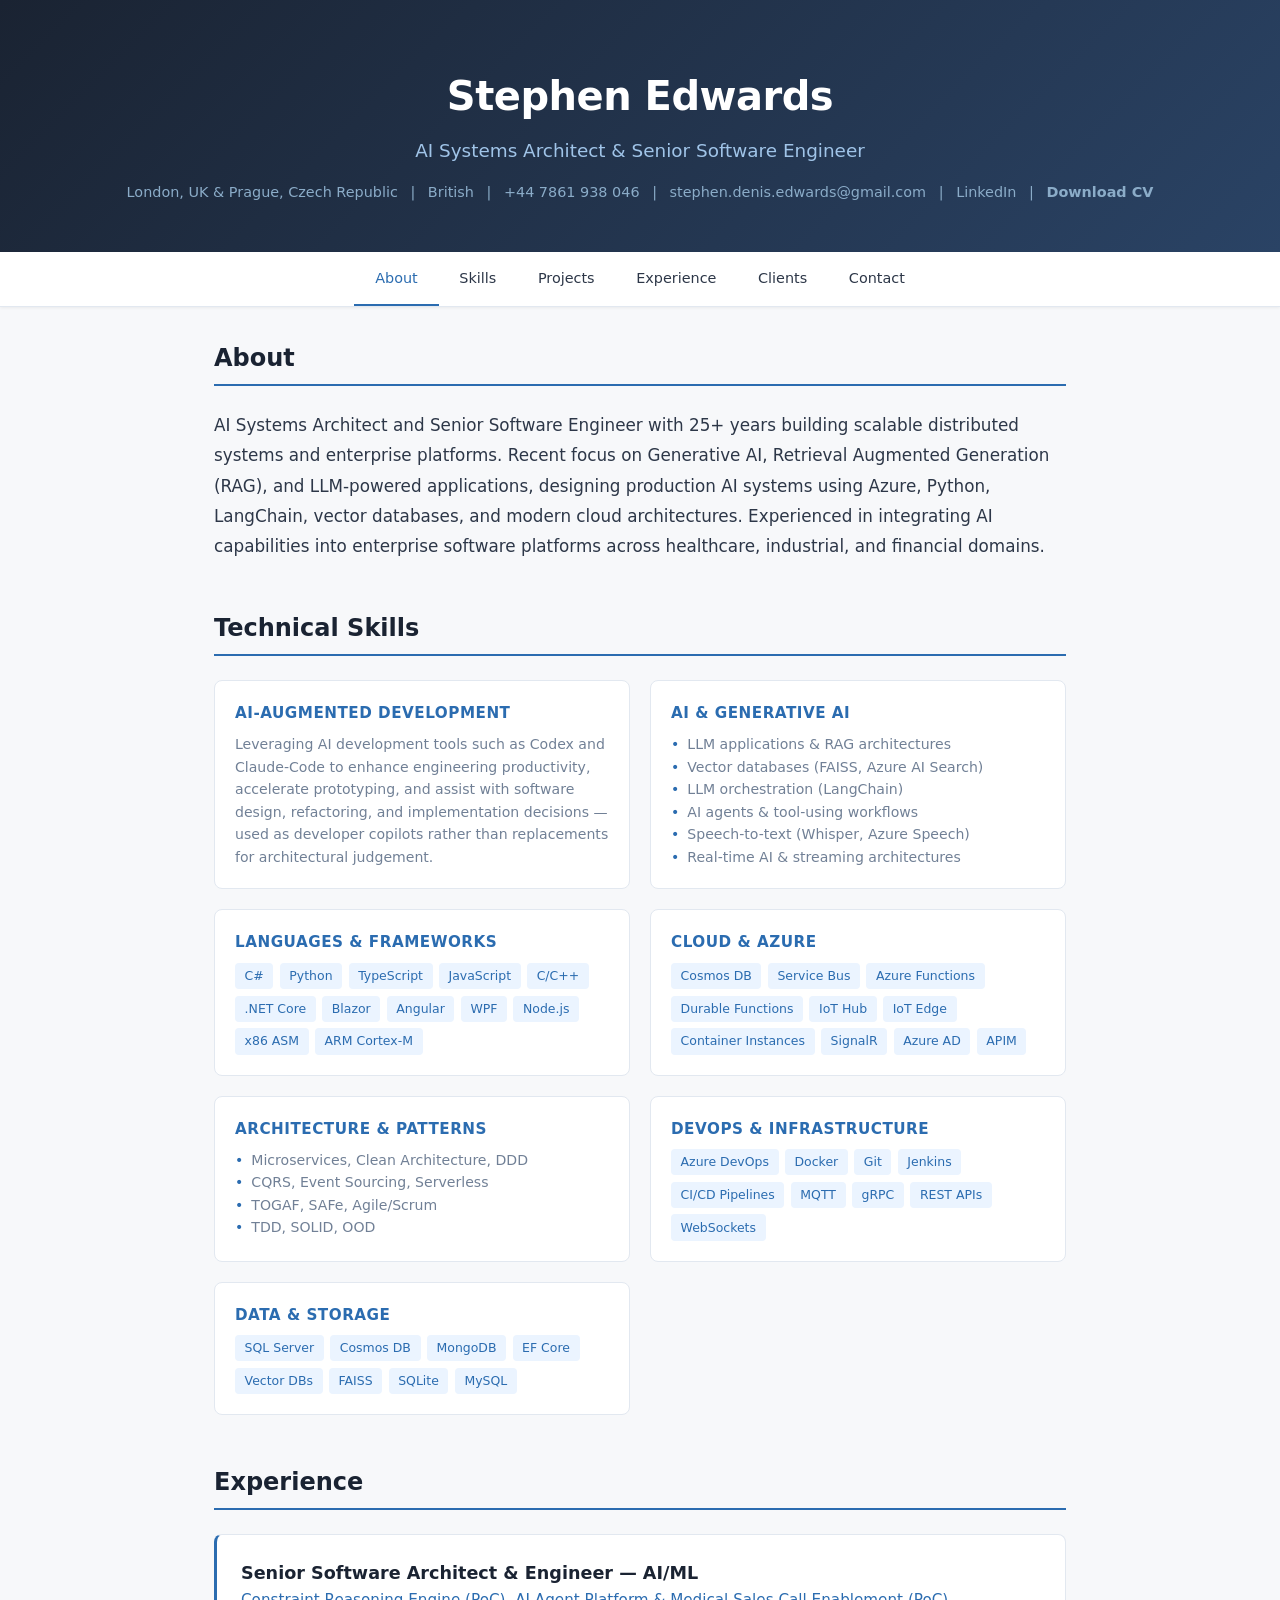
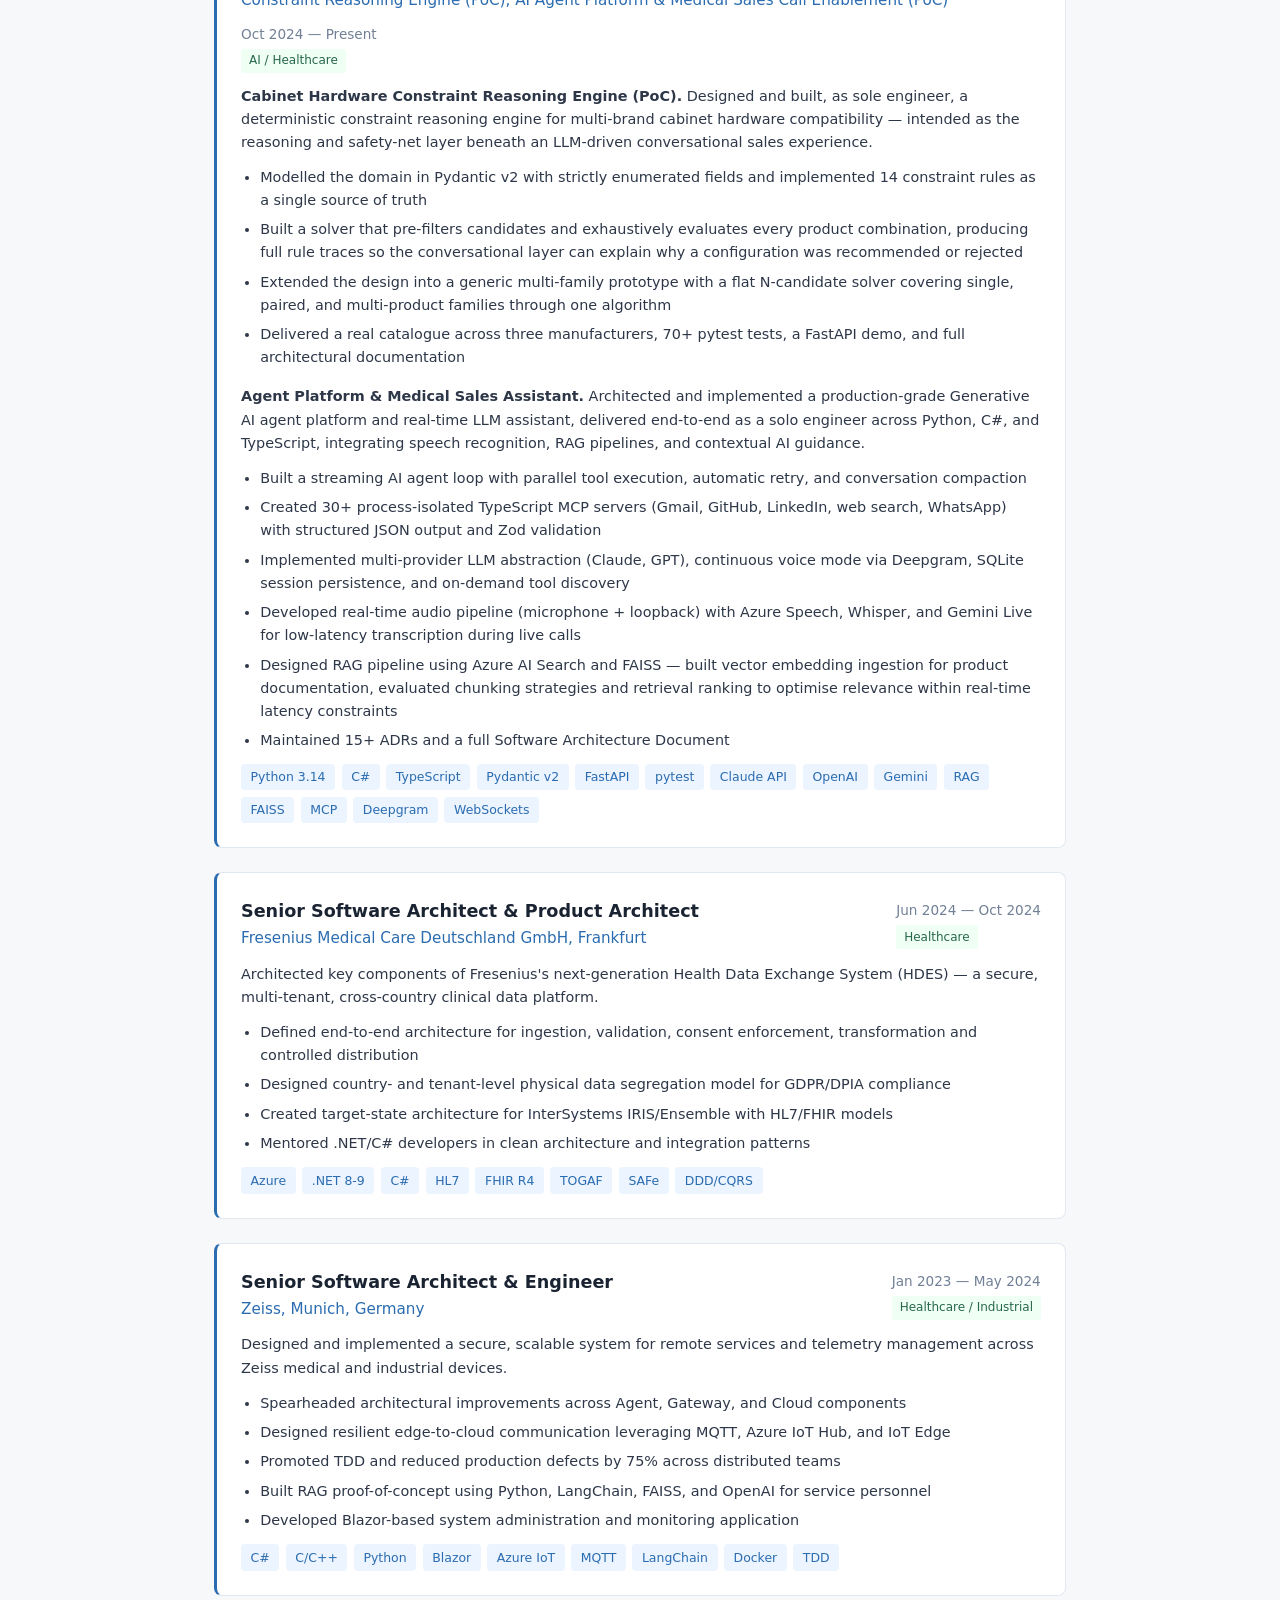
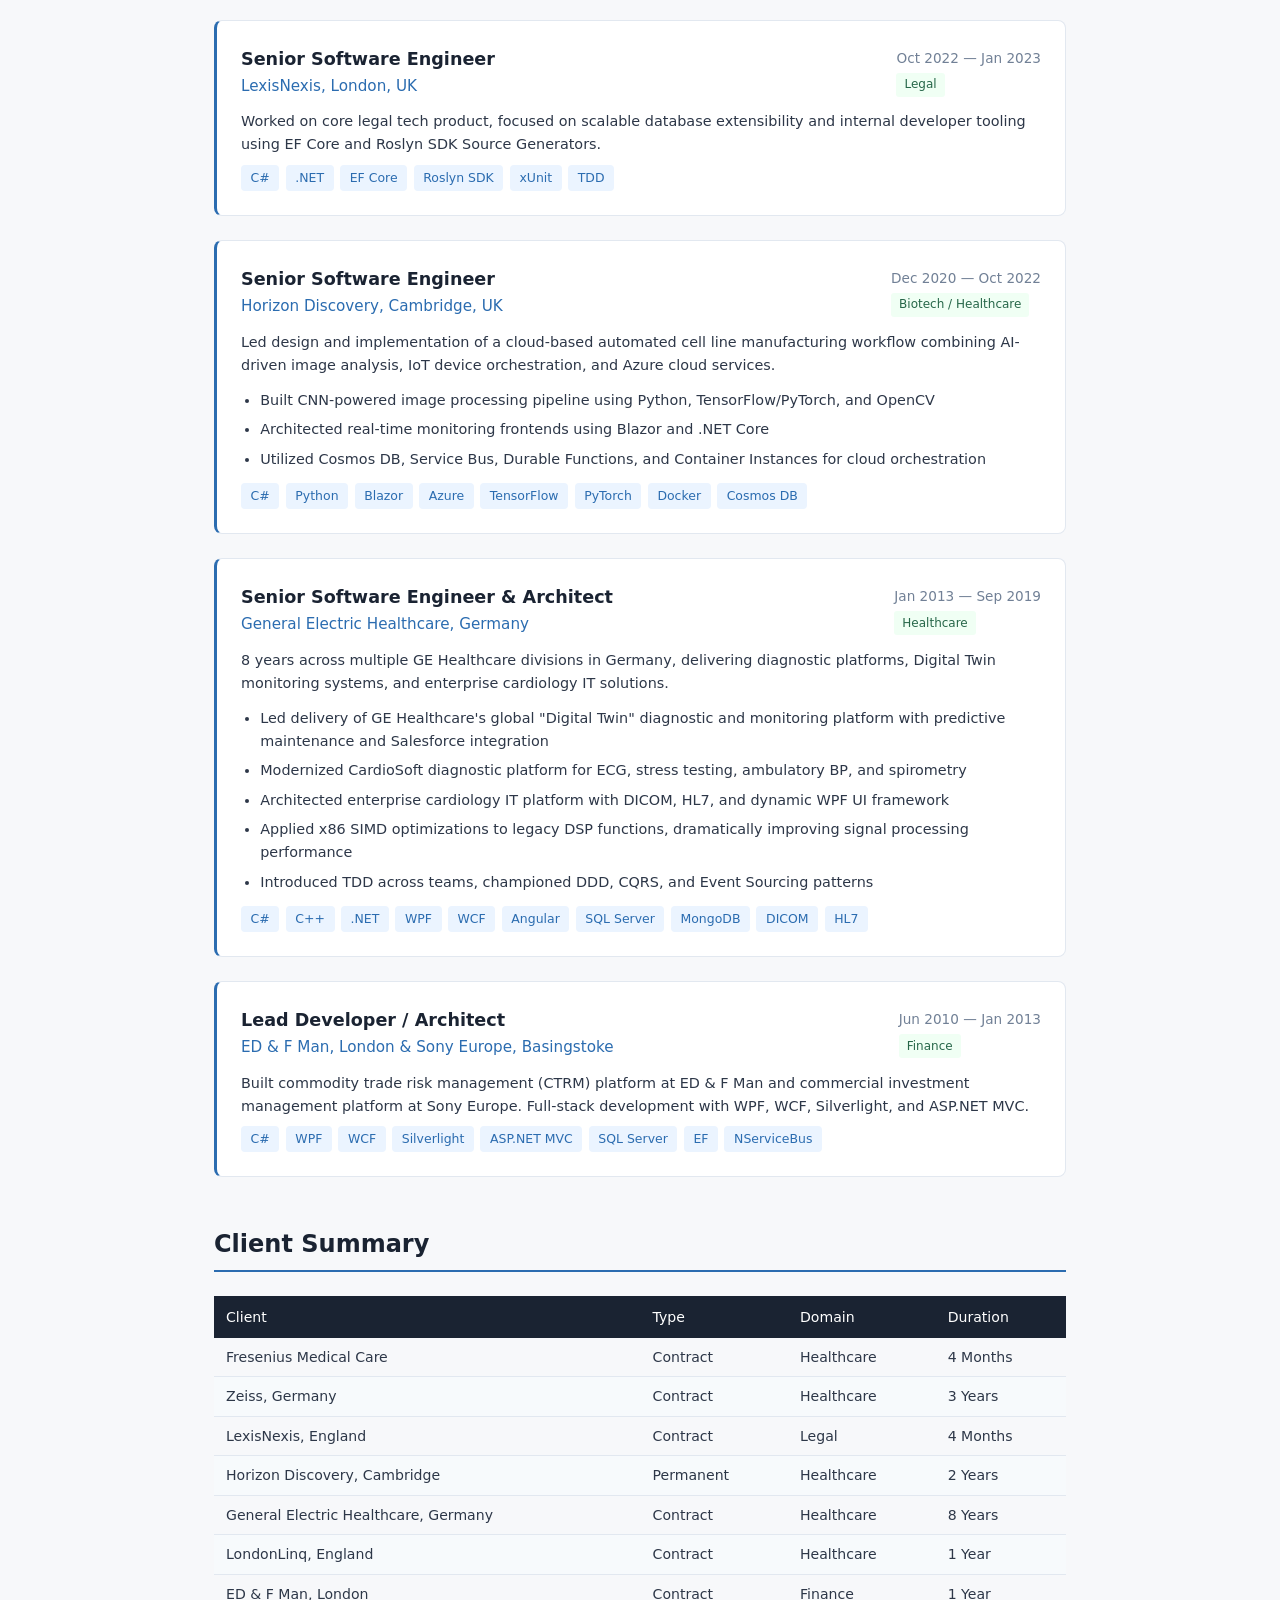
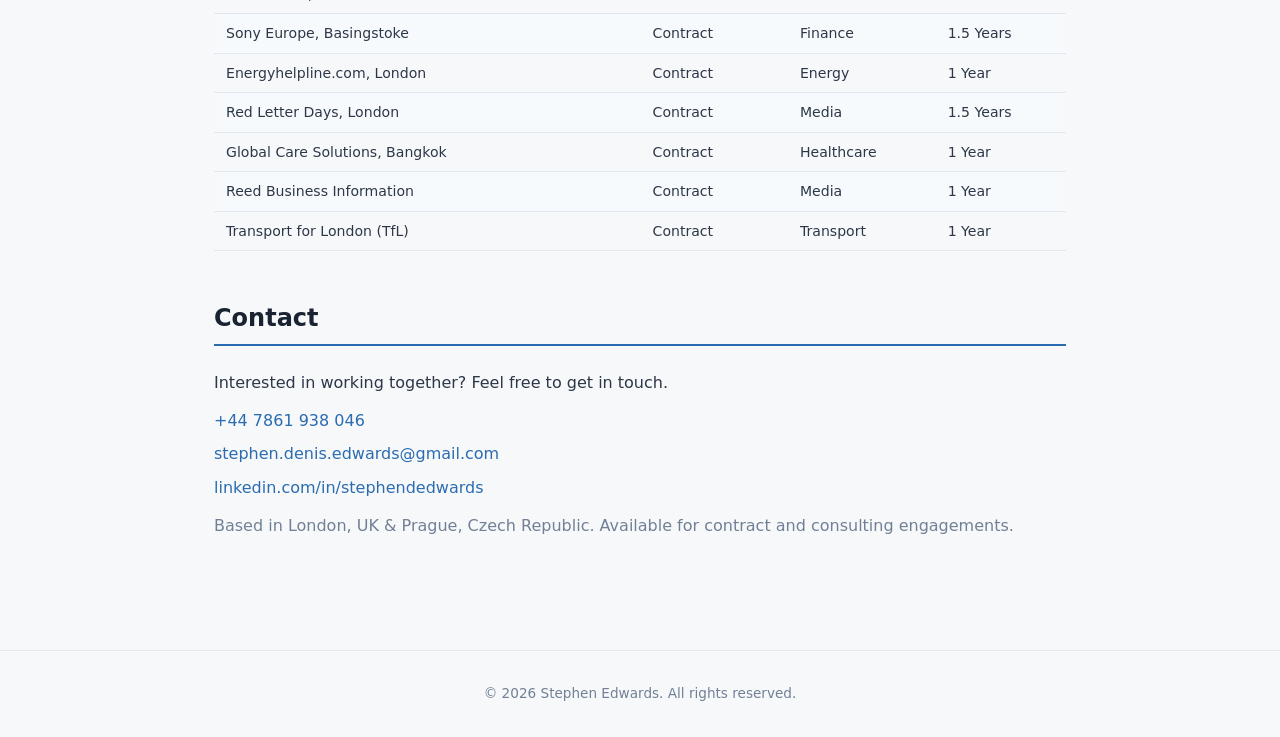
==== commit ff0c11e4: "Update site to align with April 2026 CV - Point Download CV link to new Stephen Edwards CV-April-202" ====
--- a/index.html
+++ b/index.html
@@ -17,7 +17,7 @@
         <span><a href="tel:+447861938046" style="color: #8bacc8; text-decoration: none;">+44 7861 938 046</a></span>
         <span><a href="mailto:stephen.denis.edwards@gmail.com" style="color: #8bacc8; text-decoration: none;">stephen.denis.edwards@gmail.com</a></span>
         <span><a href="https://www.linkedin.com/in/stephendedwards/" target="_blank" rel="noopener" style="color: #8bacc8; text-decoration: none;">LinkedIn</a></span>
-        <span><a href="Stephen-Edwards-CV.docx" id="cv-download" style="color: #8bacc8; text-decoration: none; font-weight: 700;" onclick="downloadCV(event)">Download CV</a></span>
+        <span><a href="Stephen%20Edwards%20CV-April-2026.docx" id="cv-download" style="color: #8bacc8; text-decoration: none; font-weight: 700;" onclick="downloadCV(event)">Download CV</a></span>
     </p>
 </header>
 
@@ -50,6 +50,10 @@
     <section id="skills">
         <h2>Technical Skills</h2>
         <div class="skills-grid">
+            <div class="skill-card">
+                <h3>AI-Augmented Development</h3>
+                <p>Leveraging AI development tools such as Codex and Claude-Code to enhance engineering productivity, accelerate prototyping, and assist with software design, refactoring, and implementation decisions &mdash; used as developer copilots rather than replacements for architectural judgement.</p>
+            </div>
             <div class="skill-card">
                 <h3>AI &amp; Generative AI</h3>
                 <ul>
@@ -140,23 +144,31 @@
             <div class="role-header">
                 <div>
                     <h3>Senior Software Architect &amp; Engineer &mdash; AI/ML</h3>
-                    <span class="company">AI Agent Platform &amp; Medical Sales Call Enablement (PoC)</span>
+                    <span class="company">Constraint Reasoning Engine (PoC), AI Agent Platform &amp; Medical Sales Call Enablement (PoC)</span>
                 </div>
                 <div>
                     <span class="date">Oct 2024 &mdash; Present</span><br>
                     <span class="domain-badge">AI / Healthcare</span>
                 </div>
             </div>
-            <p>Architected a real-time LLM-powered assistant for medical sales calls, integrating speech recognition, RAG-based knowledge retrieval, and contextual AI guidance.</p>
+            <p><strong>Cabinet Hardware Constraint Reasoning Engine (PoC).</strong> Designed and built, as sole engineer, a deterministic constraint reasoning engine for multi-brand cabinet hardware compatibility &mdash; intended as the reasoning and safety-net layer beneath an LLM-driven conversational sales experience.</p>
+            <ul>
+                <li>Modelled the domain in Pydantic v2 with strictly enumerated fields and implemented 14 constraint rules as a single source of truth</li>
+                <li>Built a solver that pre-filters candidates and exhaustively evaluates every product combination, producing full rule traces so the conversational layer can explain why a configuration was recommended or rejected</li>
+                <li>Extended the design into a generic multi-family prototype with a flat N-candidate solver covering single, paired, and multi-product families through one algorithm</li>
+                <li>Delivered a real catalogue across three manufacturers, 70+ pytest tests, a FastAPI demo, and full architectural documentation</li>
+            </ul>
+            <p style="margin-top: 1rem;"><strong>Agent Platform &amp; Medical Sales Assistant.</strong> Architected and implemented a production-grade Generative AI agent platform and real-time LLM assistant, delivered end-to-end as a solo engineer across Python, C#, and TypeScript, integrating speech recognition, RAG pipelines, and contextual AI guidance.</p>
             <ul>
                 <li>Built a streaming AI agent loop with parallel tool execution, automatic retry, and conversation compaction</li>
-                <li>Created 30+ process-isolated TypeScript MCP servers (Gmail, GitHub, LinkedIn, web search, WhatsApp)</li>
-                <li>Implemented multi-provider LLM abstraction (Claude, GPT), continuous voice mode via Deepgram, and SQLite session persistence</li>
-                <li>Developed real-time audio pipeline with Azure Speech, Whisper, and Gemini Live for low-latency transcription</li>
-                <li>Designed RAG pipeline using Azure AI Search and FAISS with vector embedding ingestion for product documentation</li>
-            </ul>
-            <div class="tags">
-                <span class="tag">Python</span><span class="tag">C#</span><span class="tag">TypeScript</span><span class="tag">Claude API</span><span class="tag">OpenAI</span><span class="tag">RAG</span><span class="tag">FAISS</span><span class="tag">MCP</span><span class="tag">Deepgram</span><span class="tag">WebSockets</span>
+                <li>Created 30+ process-isolated TypeScript MCP servers (Gmail, GitHub, LinkedIn, web search, WhatsApp) with structured JSON output and Zod validation</li>
+                <li>Implemented multi-provider LLM abstraction (Claude, GPT), continuous voice mode via Deepgram, SQLite session persistence, and on-demand tool discovery</li>
+                <li>Developed real-time audio pipeline (microphone + loopback) with Azure Speech, Whisper, and Gemini Live for low-latency transcription during live calls</li>
+                <li>Designed RAG pipeline using Azure AI Search and FAISS &mdash; built vector embedding ingestion for product documentation, evaluated chunking strategies and retrieval ranking to optimise relevance within real-time latency constraints</li>
+                <li>Maintained 15+ ADRs and a full Software Architecture Document</li>
+            </ul>
+            <div class="tags">
+                <span class="tag">Python 3.14</span><span class="tag">C#</span><span class="tag">TypeScript</span><span class="tag">Pydantic v2</span><span class="tag">FastAPI</span><span class="tag">pytest</span><span class="tag">Claude API</span><span class="tag">OpenAI</span><span class="tag">Gemini</span><span class="tag">RAG</span><span class="tag">FAISS</span><span class="tag">MCP</span><span class="tag">Deepgram</span><span class="tag">WebSockets</span>
             </div>
         </div>
 
@@ -341,6 +353,8 @@
 
 </main>
 
+<a href="#" id="back-to-top" aria-label="Back to top">&uarr;</a>
+
 <footer>
     &copy; 2026 Stephen Edwards. All rights reserved.
 </footer>
@@ -404,11 +418,11 @@
 }
 
 (function() {
-    const navLinks = document.querySelectorAll('nav a[href^="#"]');
-    const sections = [];
+    var navLinks = document.querySelectorAll('nav a[href^="#"]');
+    var sections = [];
     navLinks.forEach(function(link) {
-        const id = link.getAttribute('href').substring(1);
-        const section = document.getElementById(id);
+        var id = link.getAttribute('href').substring(1);
+        var section = document.getElementById(id);
         if (section) sections.push({ link: link, section: section });
     });
 
@@ -419,9 +433,10 @@
             sections[sections.length - 1].link.classList.add('active');
             return;
         }
-        let current = sections[0];
-        for (let i = 0; i < sections.length; i++) {
-            if (sections[i].section.getBoundingClientRect().top <= 120) {
+        var navHeight = document.querySelector('nav').offsetHeight;
+        var current = sections[0];
+        for (var i = 0; i < sections.length; i++) {
+            if (sections[i].section.getBoundingClientRect().top <= navHeight + 20) {
                 current = sections[i];
             }
         }
@@ -429,8 +444,24 @@
         if (current) current.link.classList.add('active');
     }
 
-    window.addEventListener('scroll', updateActive);
+    var backToTop = document.getElementById('back-to-top');
+    var header = document.querySelector('header');
+
+    function updateBackToTop() {
+        var headerBottom = header.getBoundingClientRect().bottom;
+        if (headerBottom < 0) {
+            backToTop.classList.add('visible');
+        } else {
+            backToTop.classList.remove('visible');
+        }
+    }
+
+    window.addEventListener('scroll', function() {
+        updateActive();
+        updateBackToTop();
+    });
     updateActive();
+    updateBackToTop();
 })();
 </script>
 </body>
--- a/styles.css
+++ b/styles.css
@@ -256,6 +256,36 @@
     border-top: 1px solid var(--border);
 }
 
+/* Back to top */
+#back-to-top {
+    position: fixed;
+    bottom: 2rem;
+    right: 2rem;
+    width: 40px;
+    height: 40px;
+    background: var(--accent);
+    color: #fff;
+    border-radius: 50%;
+    text-align: center;
+    line-height: 40px;
+    font-size: 1.2rem;
+    text-decoration: none;
+    opacity: 0;
+    pointer-events: none;
+    transition: opacity 0.3s;
+    z-index: 200;
+    box-shadow: 0 2px 6px rgba(0,0,0,0.2);
+}
+
+#back-to-top.visible {
+    opacity: 1;
+    pointer-events: auto;
+}
+
+#back-to-top:hover {
+    background: var(--accent-light);
+}
+
 /* Responsive */
 @media (max-width: 600px) {
     header h1 { font-size: 1.8rem; }
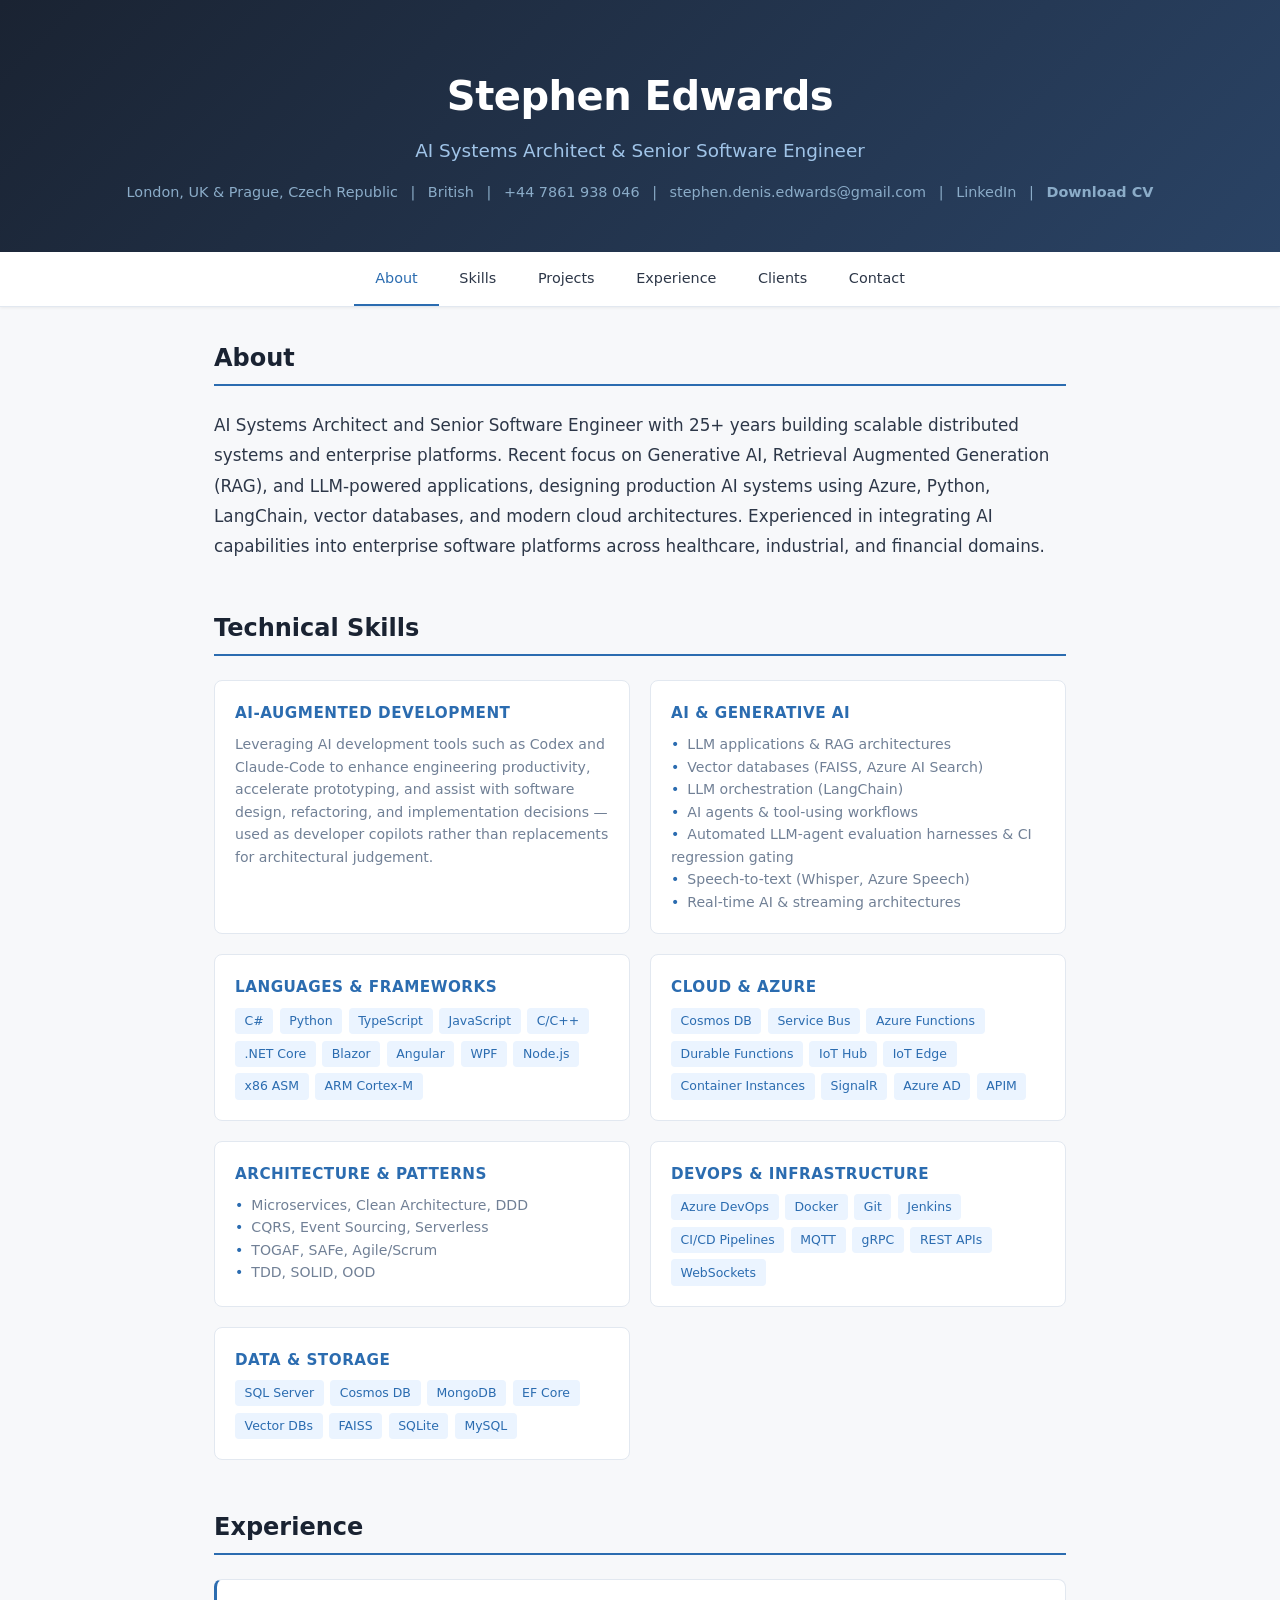
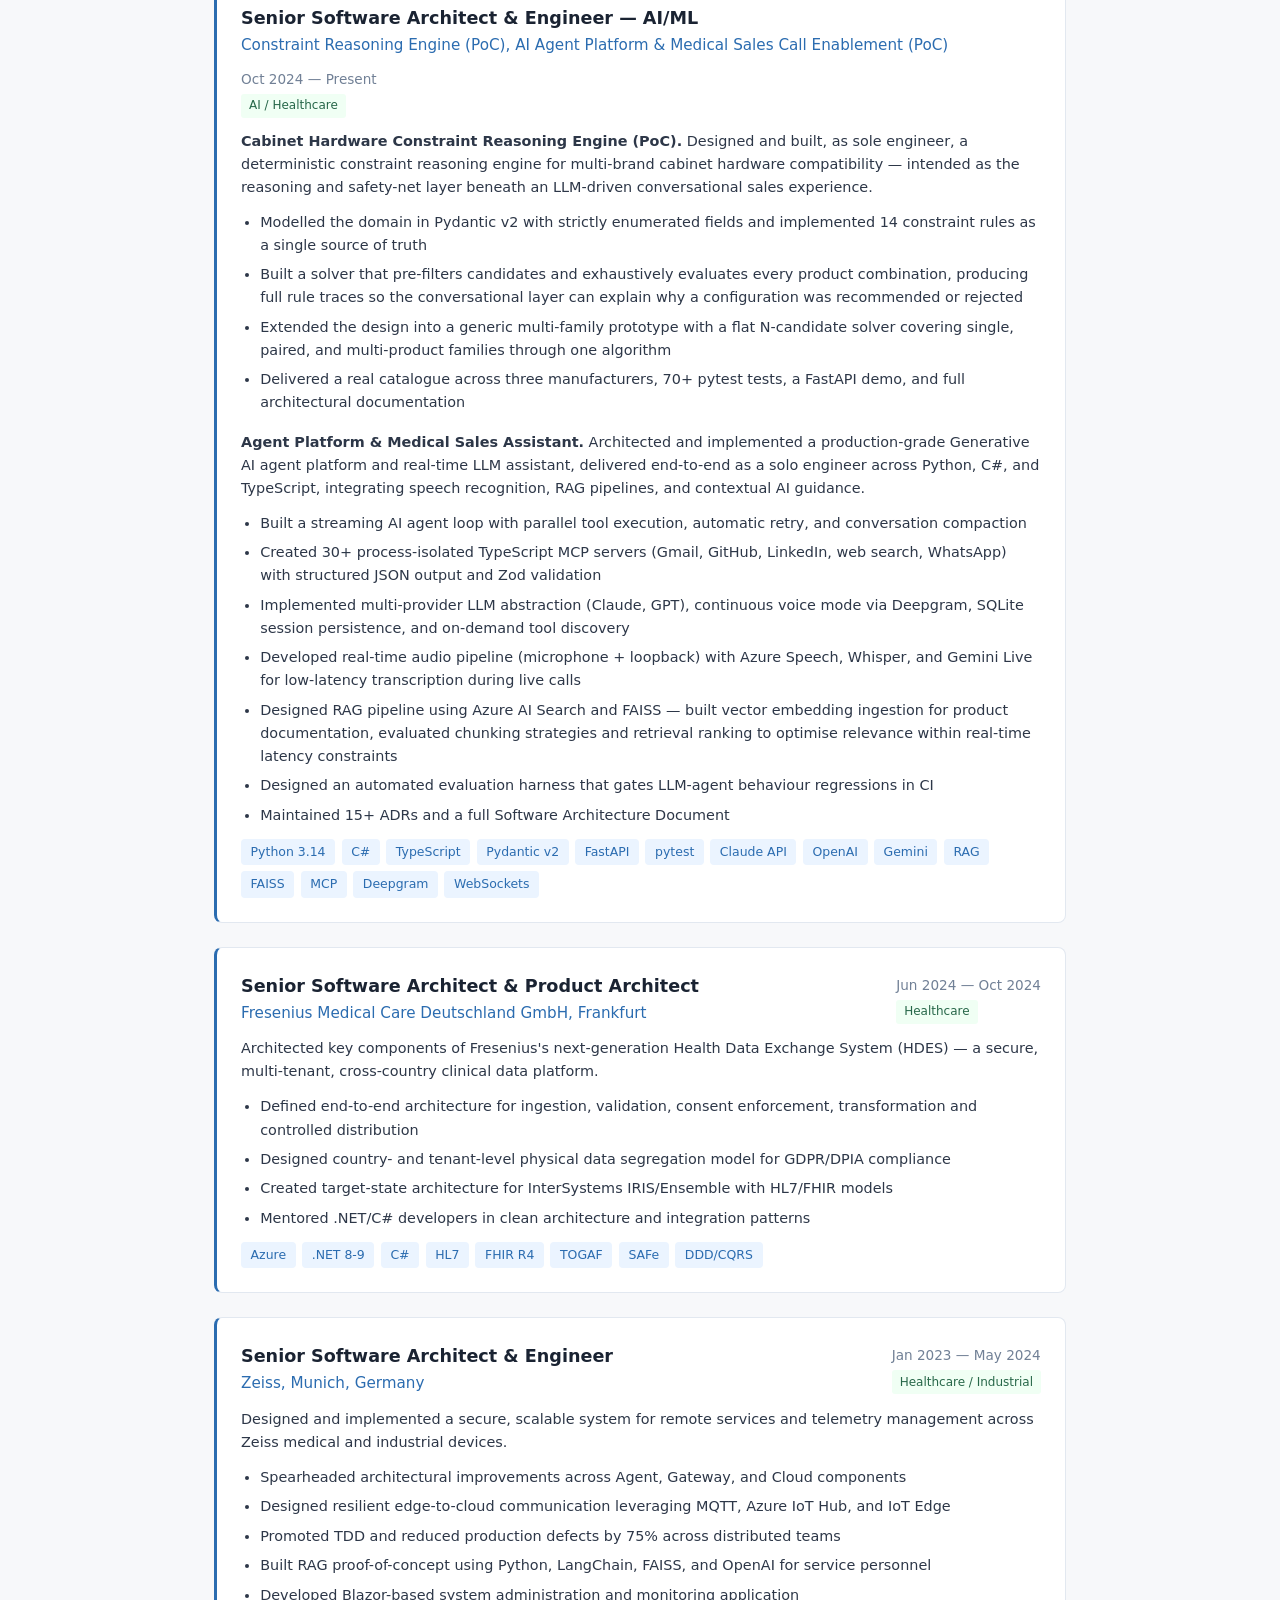
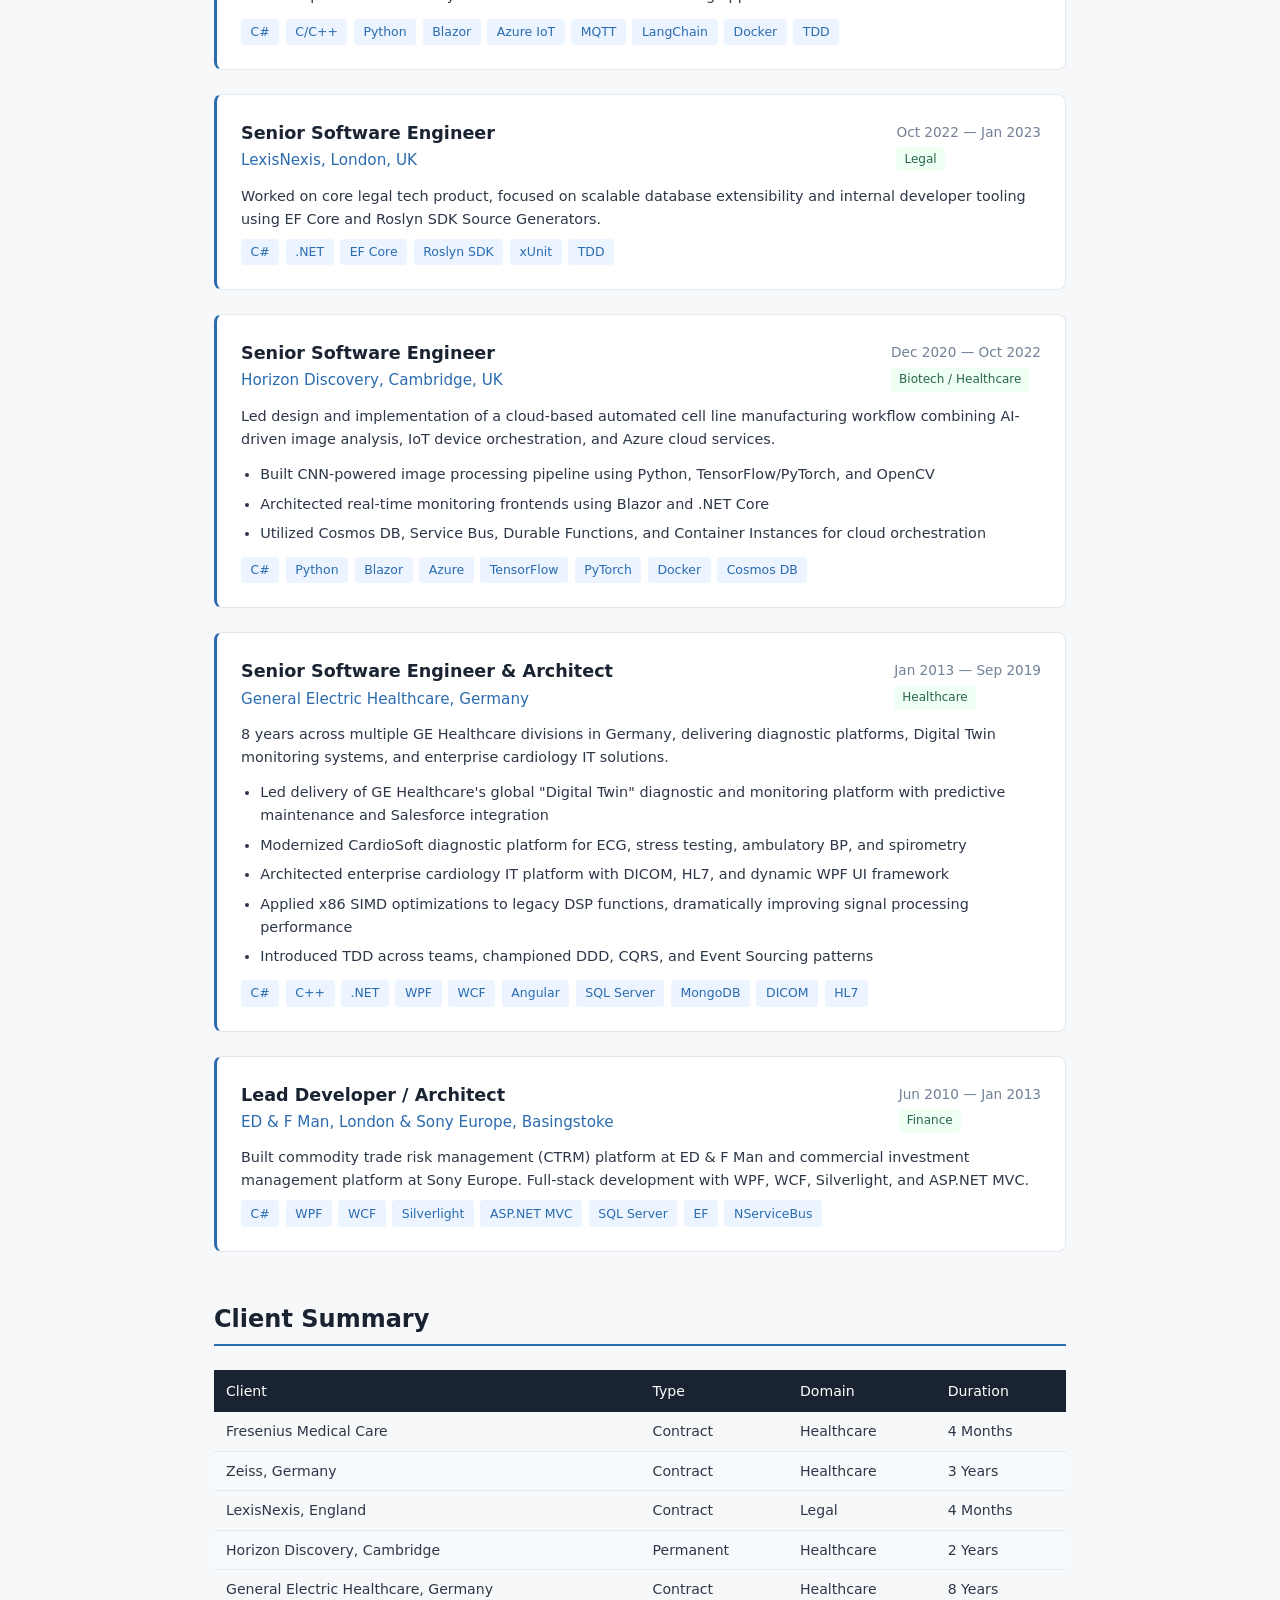
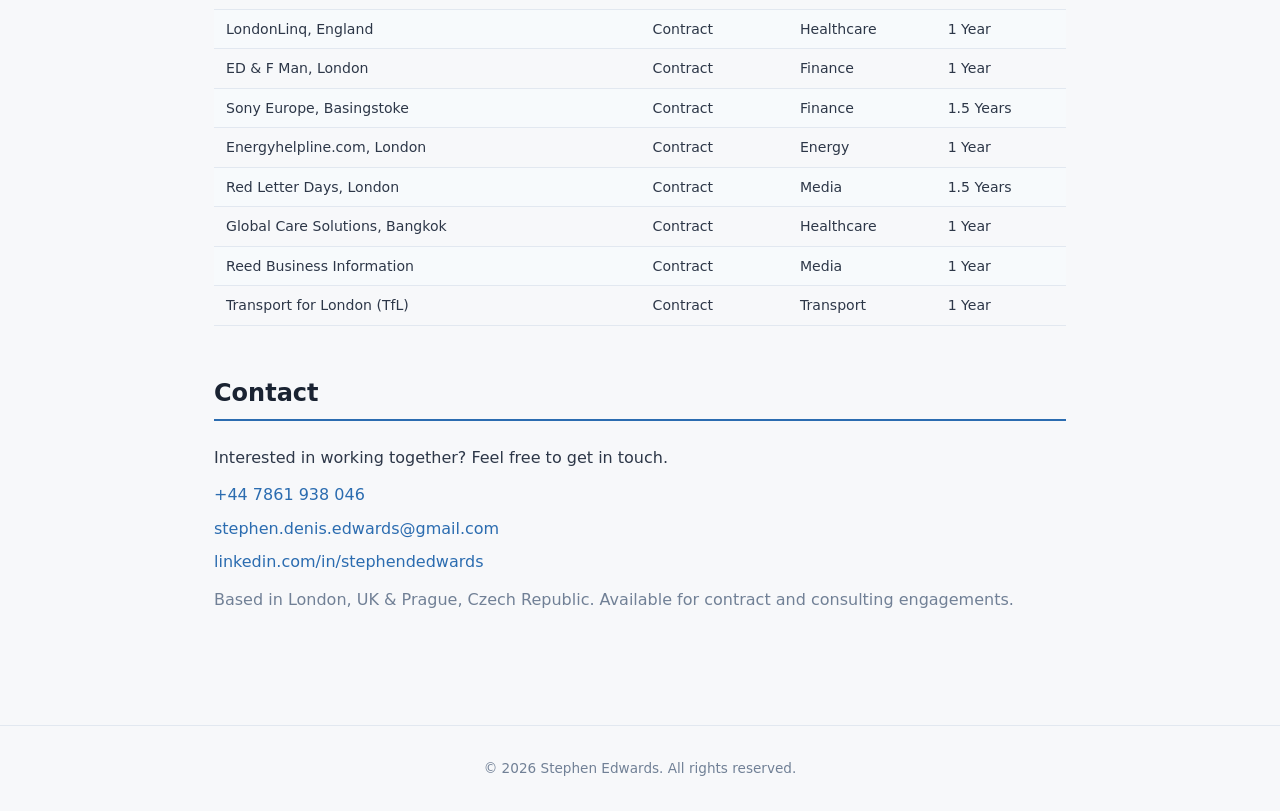
==== commit 6d138983: "Update CV to latest version and add LLM-agent evaluation harness to site - Replace old CV with updat" ====
--- a/index.html
+++ b/index.html
@@ -61,6 +61,7 @@
                     <li>Vector databases (FAISS, Azure AI Search)</li>
                     <li>LLM orchestration (LangChain)</li>
                     <li>AI agents &amp; tool-using workflows</li>
+                    <li>Automated LLM-agent evaluation harnesses &amp; CI regression gating</li>
                     <li>Speech-to-text (Whisper, Azure Speech)</li>
                     <li>Real-time AI &amp; streaming architectures</li>
                 </ul>
@@ -165,6 +166,7 @@
                 <li>Implemented multi-provider LLM abstraction (Claude, GPT), continuous voice mode via Deepgram, SQLite session persistence, and on-demand tool discovery</li>
                 <li>Developed real-time audio pipeline (microphone + loopback) with Azure Speech, Whisper, and Gemini Live for low-latency transcription during live calls</li>
                 <li>Designed RAG pipeline using Azure AI Search and FAISS &mdash; built vector embedding ingestion for product documentation, evaluated chunking strategies and retrieval ranking to optimise relevance within real-time latency constraints</li>
+                <li>Designed an automated evaluation harness that gates LLM-agent behaviour regressions in CI</li>
                 <li>Maintained 15+ ADRs and a full Software Architecture Document</li>
             </ul>
             <div class="tags">
@@ -398,7 +400,7 @@
     }).then(function() {
         var a = document.createElement('a');
         a.href = URL.createObjectURL(blob);
-        a.download = 'Stephen-Edwards-CV.docx';
+        a.download = 'Stephen Edwards CV-April-2026.docx';
         document.body.appendChild(a);
         a.click();
         document.body.removeChild(a);
